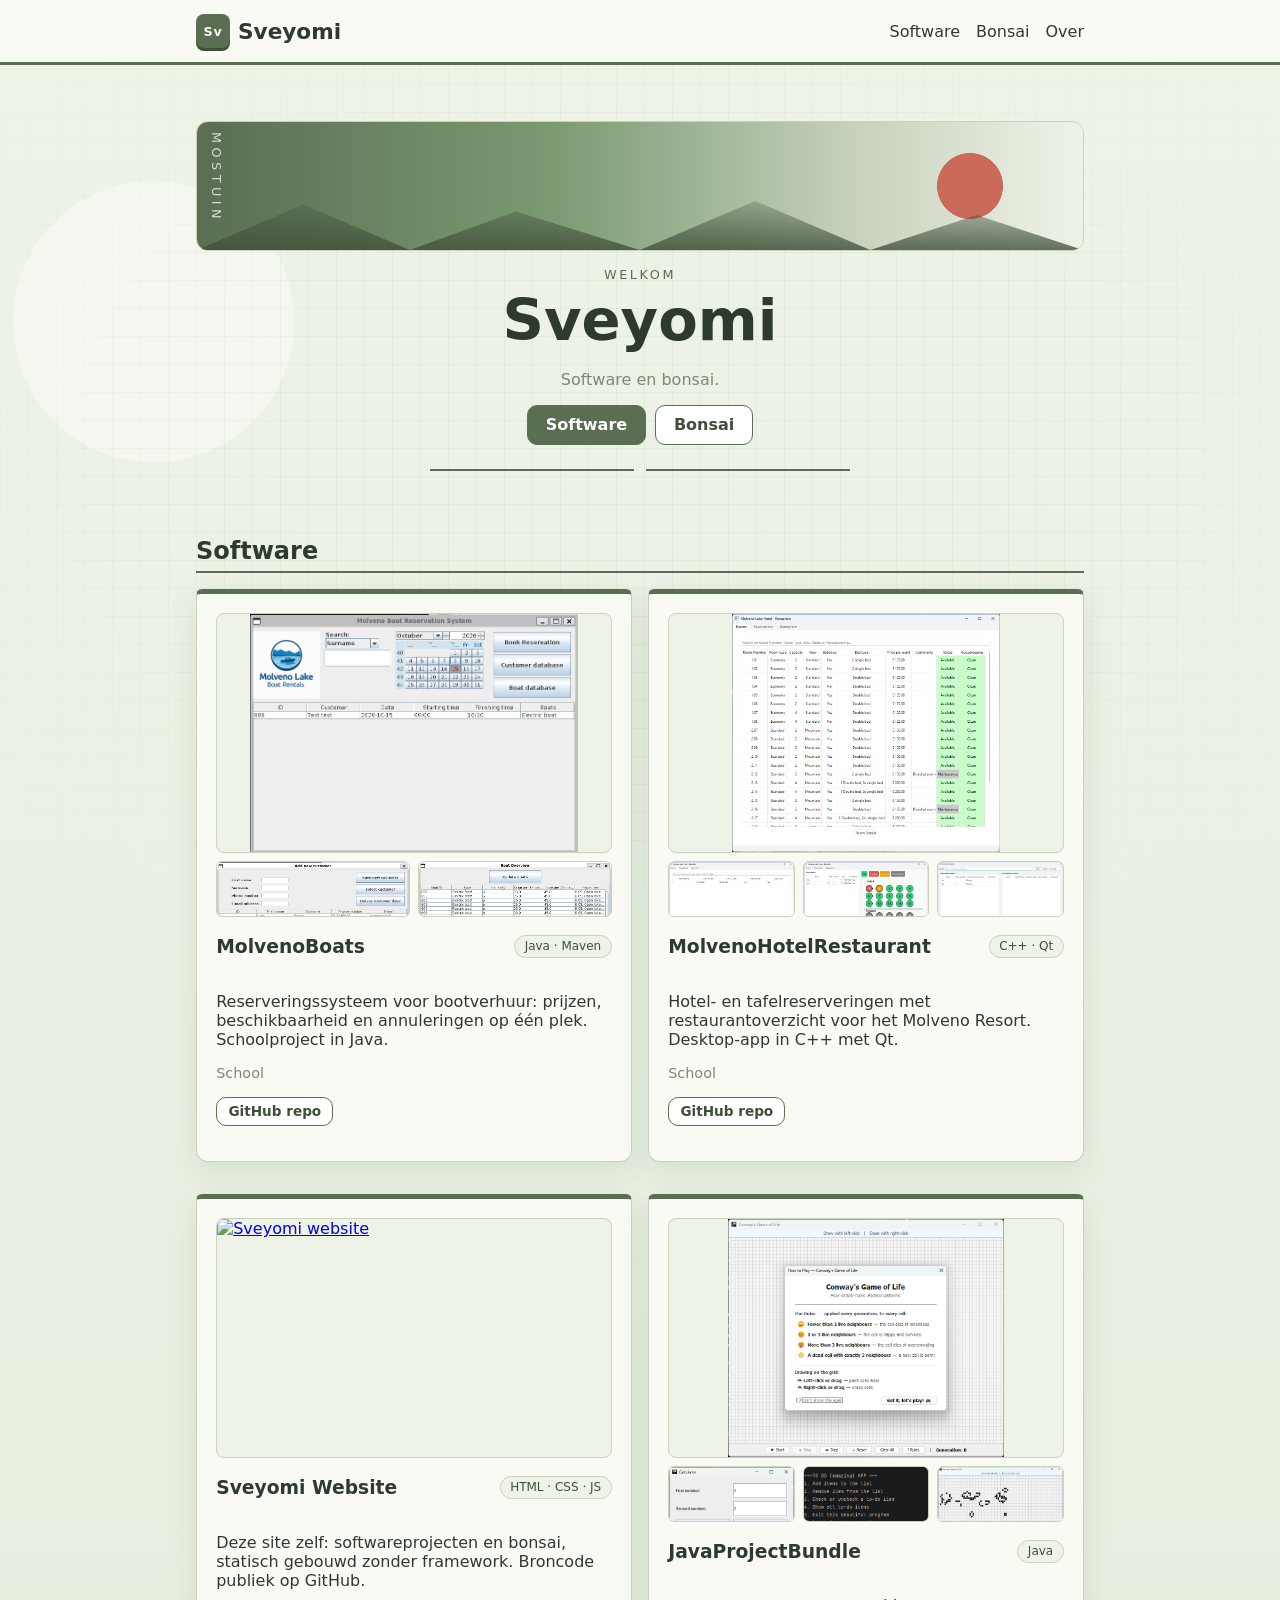
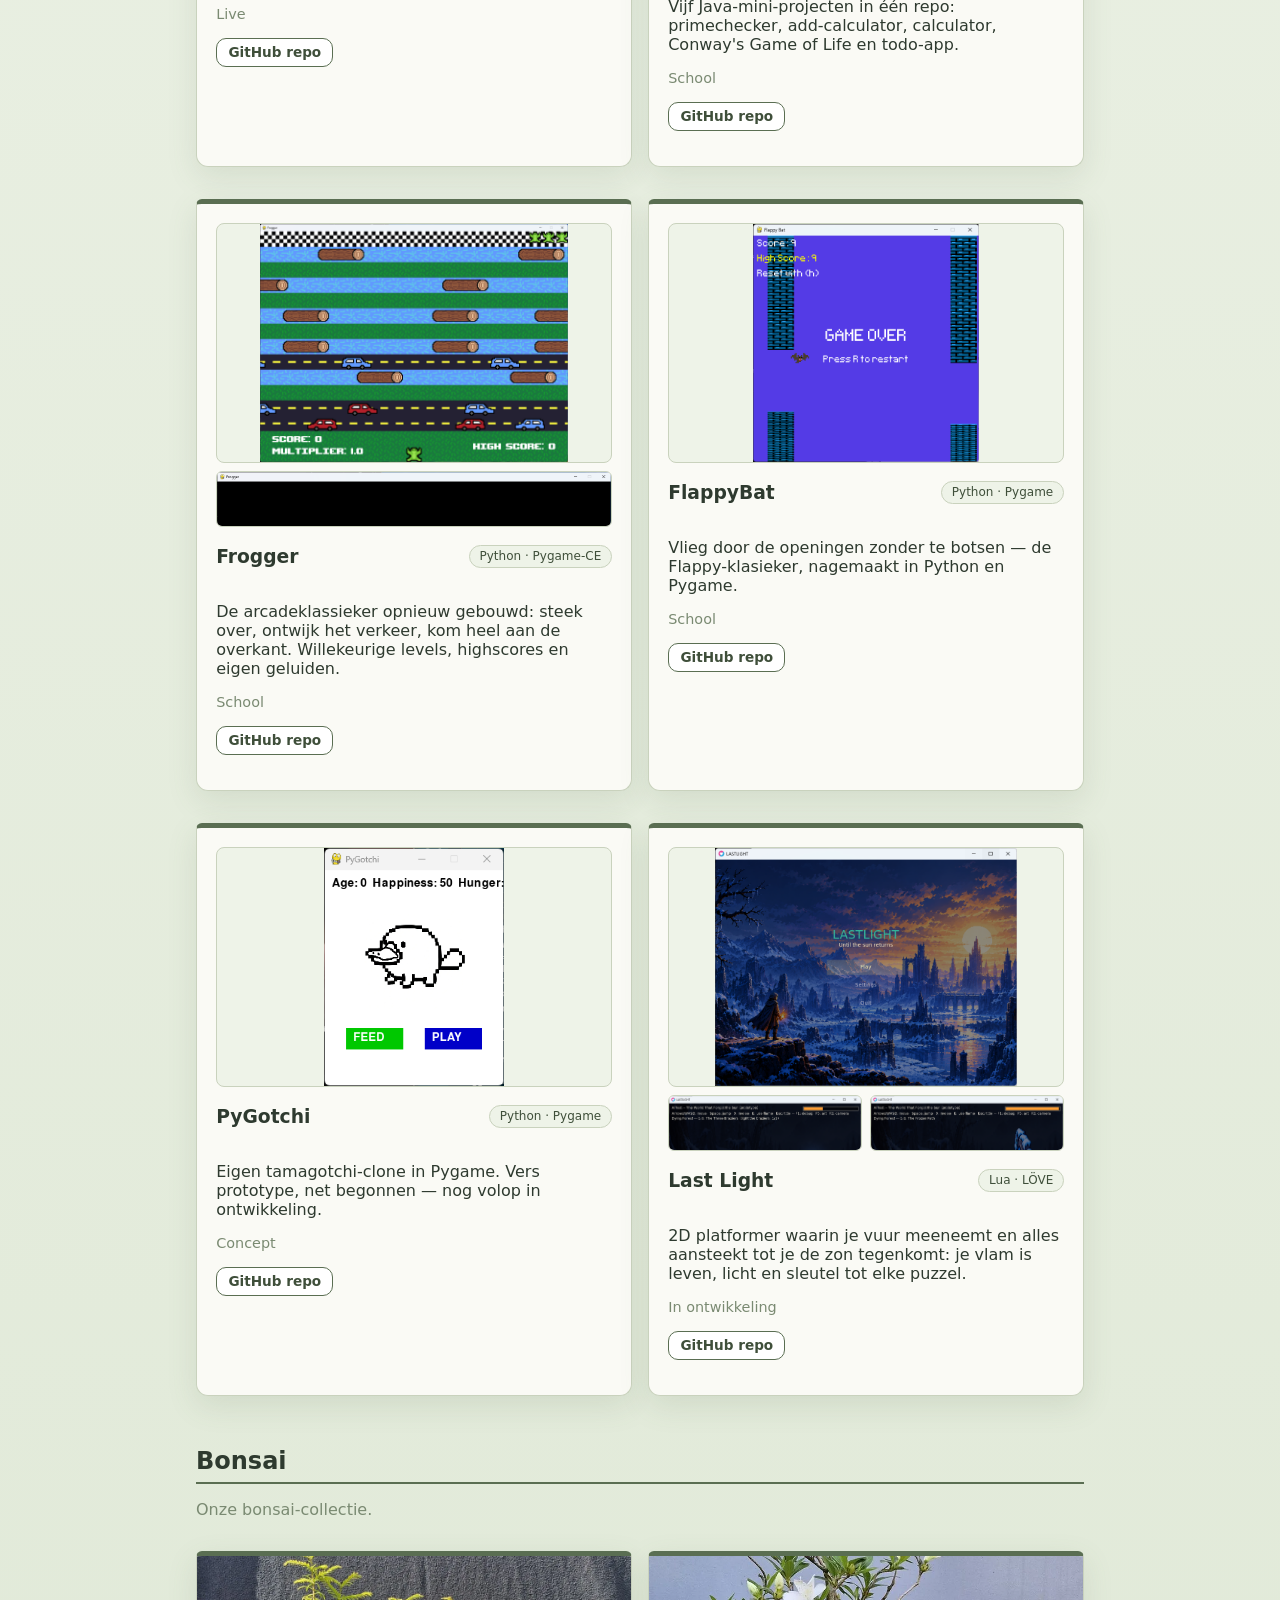
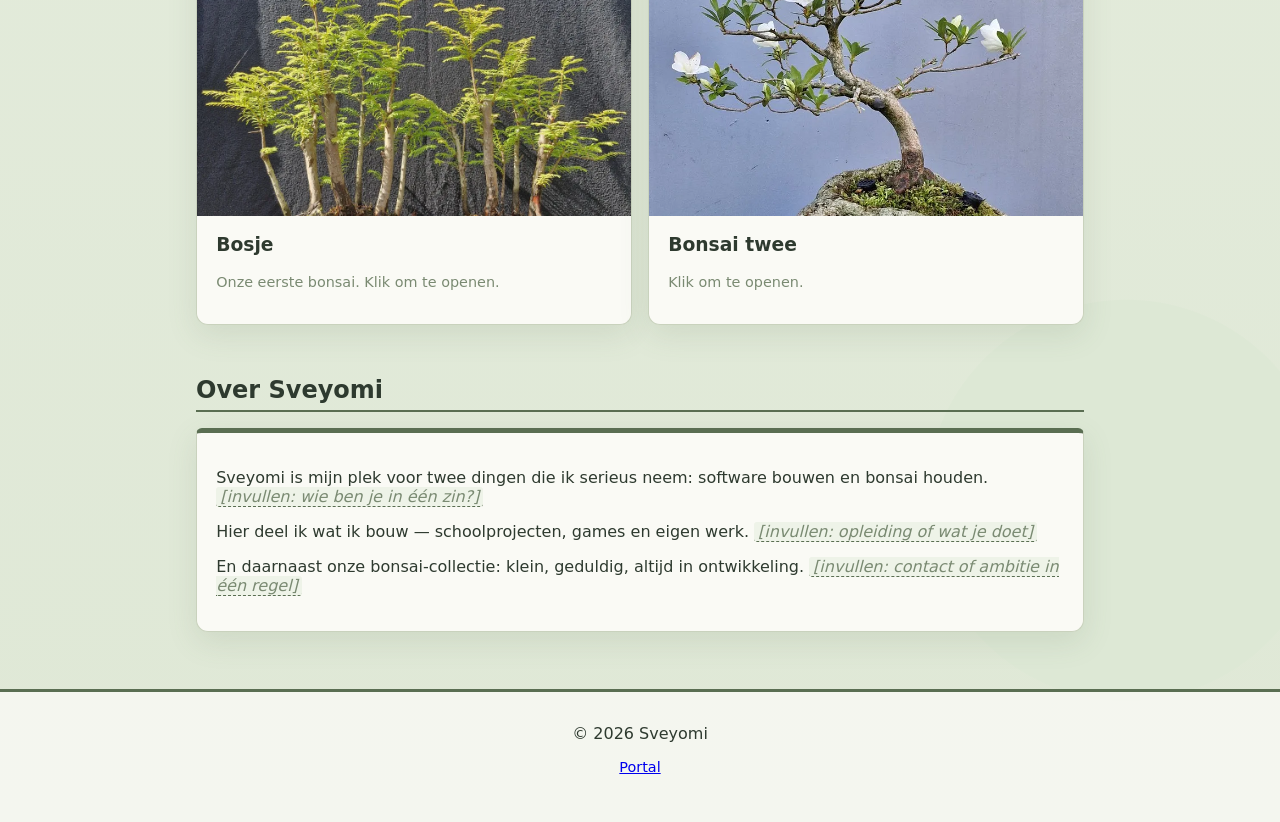
==== index.html @ 8524147f "Fix: personalwebsite1 case, conways als hoofdfoto, Frogger/FlappyBat School" ====
<!DOCTYPE html>
<html lang="nl">
<head>
<meta charset="UTF-8" />
<meta name="viewport" content="width=device-width, initial-scale=1.0" />
<title>Sveyomi — Software & Bonsai</title>
<meta name="description" content="Sveyomi — software projecten, games en bonsai." />
<meta name="robots" content="noindex, nofollow" />
<meta property="og:type" content="website" />
<meta property="og:title" content="Sveyomi — Software & Bonsai" />
<meta property="og:description" content="Software projecten, games en bonsai." />
<meta property="og:image" content="assets/img/bonsai/bonsai1.webp" />
<link rel="icon" href="assets/img/site/favicon.svg" type="image/svg+xml" />
<link rel="stylesheet" href="assets/css/site.css" />
</head>
<body>
<header class="nav"><div class="container nav-inner">
<a href="#home" class="logo"><span class="seal">Sv</span> Sveyomi</a>
<nav class="links"><a href="#software">Software</a><a href="#bonsai">Bonsai</a><a href="#main-text">Over</a></nav>
<button class="menu-btn" id="menuBtn">☰</button></div>
<div class="mobile-menu" id="mobileMenu"><a href="#software">Software</a><a href="#bonsai">Bonsai</a><a href="#main-text">Over</a></div>
</header>
<main>
<section id="home" class="hero container"><div class="hero-banner"><span class="vert">MOSTUIN</span><span class="sun"></span><span class="mtn"></span></div><p class="kicker">WELKOM</p><h1>Sveyomi</h1><p class="tagline">Software en bonsai.</p><div class="hero-actions"><a href="#software" class="btn primary">Software</a><a href="#bonsai" class="btn">Bonsai</a></div><div class="divider"></div></section>
<section id="software" class="section container">
<div class="sec-head"><h2>Software</h2></div>
<div class="grid">
<article class="card proj-card">
<a href="assets/img/projects/boatreservation1.png" target="_blank" rel="noopener"><img class="proj-img" src="assets/img/projects/boatreservation1.png" alt="MolvenoBoats — reserveringsscherm" loading="lazy"></a>
<div class="proj-thumbs"><a href="assets/img/projects/boatreservation2.png" target="_blank" rel="noopener"><img src="assets/img/projects/boatreservation2.png" alt="" loading="lazy"></a><a href="assets/img/projects/boatreservation3.png" target="_blank" rel="noopener"><img src="assets/img/projects/boatreservation3.png" alt="" loading="lazy"></a></div>
<div class="card-top"><h3>MolvenoBoats</h3><span class="tag">Java · Maven</span></div>
<p>Reserveringssysteem voor bootverhuur: prijzen, beschikbaarheid en annuleringen op één plek. Schoolproject in Java.</p>
<p class="muted small">School</p>
<p><a class="btn small" href="https://github.com/Zuensai/MolvenoBoats" target="_blank" rel="noopener">GitHub repo</a></p>
</article>
<article class="card proj-card">
<a href="assets/img/projects/hotelreservation1.png" target="_blank" rel="noopener"><img class="proj-img" src="assets/img/projects/hotelreservation1.png" alt="MolvenoHotelRestaurant — hotelscherm" loading="lazy"></a>
<div class="proj-thumbs"><a href="assets/img/projects/hotelreservation2.png" target="_blank" rel="noopener"><img src="assets/img/projects/hotelreservation2.png" alt="" loading="lazy"></a><a href="assets/img/projects/hotelreservation3.png" target="_blank" rel="noopener"><img src="assets/img/projects/hotelreservation3.png" alt="" loading="lazy"></a><a href="assets/img/projects/hotelreservation4.png" target="_blank" rel="noopener"><img src="assets/img/projects/hotelreservation4.png" alt="" loading="lazy"></a></div>
<div class="card-top"><h3>MolvenoHotelRestaurant</h3><span class="tag">C++ · Qt</span></div>
<p>Hotel- en tafelreserveringen met restaurantoverzicht voor het Molveno Resort. Desktop-app in C++ met Qt.</p>
<p class="muted small">School</p>
<p><a class="btn small" href="https://github.com/Zuensai/MolvenoHotelRestaurant" target="_blank" rel="noopener">GitHub repo</a></p>
</article>
<article class="card proj-card">
<a href="assets/img/projects/personalwebsite1.png" target="_blank" rel="noopener"><img class="proj-img" src="assets/img/projects/personalwebsite1.png" alt="Sveyomi website" loading="lazy"></a>
<div class="card-top"><h3>Sveyomi Website</h3><span class="tag">HTML · CSS · JS</span></div>
<p>Deze site zelf: softwareprojecten en bonsai, statisch gebouwd zonder framework. Broncode publiek op GitHub.</p>
<p class="muted small">Live</p>
<p><a class="btn small" href="https://github.com/Zuensai/Sveyomi" target="_blank" rel="noopener">GitHub repo</a></p>
</article>
<article class="card proj-card">
<a href="assets/img/projects/conwaysgameoflife.png" target="_blank" rel="noopener"><img class="proj-img" src="assets/img/projects/conwaysgameoflife.png" alt="JavaProjectBundle — Conway's Game of Life" loading="lazy"></a>
<div class="proj-thumbs"><a href="assets/img/projects/calculator.png" target="_blank" rel="noopener"><img src="assets/img/projects/calculator.png" alt="" loading="lazy"></a><a href="assets/img/projects/todoapp.png" target="_blank" rel="noopener"><img src="assets/img/projects/todoapp.png" alt="" loading="lazy"></a><a href="assets/img/projects/conwaysgameoflife2.png" target="_blank" rel="noopener"><img src="assets/img/projects/conwaysgameoflife2.png" alt="" loading="lazy"></a></div>
<div class="card-top"><h3>JavaProjectBundle</h3><span class="tag">Java</span></div>
<p>Vijf Java-mini-projecten in één repo: primechecker, add-calculator, calculator, Conway's Game of Life en todo-app.</p>
<p class="muted small">School</p>
<p><a class="btn small" href="https://github.com/Zuensai/JavaProjects" target="_blank" rel="noopener">GitHub repo</a></p>
</article>
<article class="card proj-card">
<a href="assets/img/projects/frogger1.png" target="_blank" rel="noopener"><img class="proj-img" src="assets/img/projects/frogger1.png" alt="Frogger — gameplay" loading="lazy"></a>
<div class="proj-thumbs"><a href="assets/img/projects/frogger2.png" target="_blank" rel="noopener"><img src="assets/img/projects/frogger2.png" alt="" loading="lazy"></a></div>
<div class="card-top"><h3>Frogger</h3><span class="tag">Python · Pygame-CE</span></div>
<p>De arcadeklassieker opnieuw gebouwd: steek over, ontwijk het verkeer, kom heel aan de overkant. Willekeurige levels, highscores en eigen geluiden.</p>
<p class="muted small">School</p>
<p><a class="btn small" href="https://github.com/Zuensai/Frogger" target="_blank" rel="noopener">GitHub repo</a></p>
</article>
<article class="card proj-card">
<a href="assets/img/projects/flappybat.png" target="_blank" rel="noopener"><img class="proj-img" src="assets/img/projects/flappybat.png" alt="FlappyBat — gameplay" loading="lazy"></a>
<div class="card-top"><h3>FlappyBat</h3><span class="tag">Python · Pygame</span></div>
<p>Vlieg door de openingen zonder te botsen — de Flappy-klasieker, nagemaakt in Python en Pygame.</p>
<p class="muted small">School</p>
<p><a class="btn small" href="https://github.com/Zuensai/FlappyBat" target="_blank" rel="noopener">GitHub repo</a></p>
</article>
<article class="card proj-card">
<a href="assets/img/projects/pygotchi.png" target="_blank" rel="noopener"><img class="proj-img" src="assets/img/projects/pygotchi.png" alt="PyGotchi — prototype" loading="lazy"></a>
<div class="card-top"><h3>PyGotchi</h3><span class="tag">Python · Pygame</span></div>
<p>Eigen tamagotchi-clone in Pygame. Vers prototype, net begonnen — nog volop in ontwikkeling.</p>
<p class="muted small">Concept</p>
<p><a class="btn small" href="https://github.com/Zuensai/PyGotchi" target="_blank" rel="noopener">GitHub repo</a></p>
</article>
<article class="card proj-card">
<a href="assets/img/projects/lastlight1.png" target="_blank" rel="noopener"><img class="proj-img" src="assets/img/projects/lastlight1.png" alt="Last Light — gameplay" loading="lazy"></a>
<div class="proj-thumbs"><a href="assets/img/projects/lastlight2.png" target="_blank" rel="noopener"><img src="assets/img/projects/lastlight2.png" alt="" loading="lazy"></a><a href="assets/img/projects/lastlight3.png" target="_blank" rel="noopener"><img src="assets/img/projects/lastlight3.png" alt="" loading="lazy"></a></div>
<div class="card-top"><h3>Last Light</h3><span class="tag">Lua · LÖVE</span></div>
<p>2D platformer waarin je vuur meeneemt en alles aansteekt tot je de zon tegenkomt: je vlam is leven, licht en sleutel tot elke puzzel.</p>
<p class="muted small">In ontwikkeling</p>
<p><a class="btn small" href="https://github.com/Zuensai/LastLight" target="_blank" rel="noopener">GitHub repo</a></p>
</article>
</div>
</section>
<section id="bonsai" class="section container">
<div class="sec-head"><h2>Bonsai</h2></div>
<p class="muted">Onze bonsai-collectie.</p>
<div class="grid" id="bonsaiGrid">
<article class="card photo-card"><a href="pages/bonsai-bosje.html" class="photo-link"><img src="assets/img/bonsai/bonsai1.webp" alt="Bonsai bosje" loading="lazy" width="1024" height="1024" /><h3>Bosje</h3><p class="muted small">Onze eerste bonsai. Klik om te openen.</p></a></article>
<article class="card photo-card"><a href="pages/bonsai-twee.html" class="photo-link"><img src="assets/img/bonsai/bonsai2.webp" alt="Bonsai twee" loading="lazy" width="768" height="1023" /><h3>Bonsai twee</h3><p class="muted small">Klik om te openen.</p></a></article>
</div>
</section>
<section id="main-text" class="section container">
<div class="sec-head"><h2>Over Sveyomi</h2></div>
<div class="card">
<p>Sveyomi is mijn plek voor twee dingen die ik serieus neem: software bouwen en bonsai houden. <span class="todo">[invullen: wie ben je in één zin?]</span></p>
<p>Hier deel ik wat ik bouw — schoolprojecten, games en eigen werk. <span class="todo">[invullen: opleiding of wat je doet]</span></p>
<p>En daarnaast onze bonsai-collectie: klein, geduldig, altijd in ontwikkeling. <span class="todo">[invullen: contact of ambitie in één regel]</span></p>
</div>
</section>
</main>
<footer><div class="container"><p>© <span id="year"></span> Sveyomi</p><p class="muted small"><a href="https://sveyomi-portal.pages.dev/" rel="nofollow">Portal</a></p></div></footer>
<script src="assets/js/site.js"></script></body></html>
---- assets/css/site.css ----
*{box-sizing:border-box}
:root{--moss:#5a6e52;--moss-d:#3f4f3a;--paper:#fafaf5;--ink:#2e3a2f;--line:#c9d2bd;--soft:#7a8a72}
body{margin:0;font-family:"Hiragino Kaku Gothic ProN","Yu Gothic",system-ui,sans-serif;color:var(--ink);background:#e9efe4;background-image:radial-gradient(circle at 12% 8%,#f4f7ef 0 140px,transparent 141px),radial-gradient(circle at 88% 92%,#dde8d5 0 200px,transparent 201px),linear-gradient(180deg,#eef3e8,#dfe8d6)}
body::before{content:"";position:fixed;inset:0;pointer-events:none;opacity:.45;background-image:linear-gradient(#6b7f5e22 1px,transparent 1px),linear-gradient(90deg,#6b7f5e22 1px,transparent 1px);background-size:28px 28px;mask-image:radial-gradient(ellipse at center,black 40%,transparent 92%)}
.container{max-width:920px;margin:0 auto;padding:0 1rem;position:relative}
.nav{position:sticky;top:0;z-index:10;background:#fafaf5ee;border-bottom:3px solid var(--moss)}
.nav-inner{display:flex;align-items:center;justify-content:space-between;height:62px}
.logo{font-weight:800;font-size:1.35rem;color:var(--ink);text-decoration:none;display:flex;gap:.5rem;align-items:center}
.seal{width:auto;min-width:34px;padding:0 .4rem;height:34px;display:inline-flex;align-items:center;justify-content:center;background:var(--moss);color:#f5f7f0;border-radius:8px;font-size:.8rem;box-shadow:0 3px 0 var(--moss-d);letter-spacing:.05em}
.links{display:flex;gap:1rem;align-items:center}.links a{color:var(--ink);text-decoration:none}.links a.pill{border:1.5px solid var(--moss);padding:.25rem .9rem;border-radius:999px;background:#fff}
.links a.pill:hover{background:var(--moss);color:#fff}
.menu-btn{display:none;background:#fff;border:1px solid var(--line);border-radius:8px;padding:.3rem .7rem}
.mobile-menu{display:none;flex-direction:column;padding:.5rem 1rem;background:var(--paper)}.mobile-menu.open{display:flex}.mobile-menu a{padding:.5rem 0;color:var(--ink);text-decoration:none}
.hero{padding:3.5rem 1rem 2.5rem;text-align:center}
.hero-banner{max-width:920px;margin:0 auto 1rem;border:1px solid var(--line);border-radius:12px;overflow:hidden;background:linear-gradient(90deg,#5a6e52,#7a9a72 40%,#c9d2bd 75%,#eef3e8);position:relative;min-height:130px;display:flex;align-items:center}
.hero-banner .sun{position:absolute;right:8%;top:50%;transform:translateY(-50%);width:84px;height:84px;border-radius:50%;background:radial-gradient(circle,#c96a5a 0 55%,#c96a5a00 56%)}
.hero-banner .mtn{position:absolute;bottom:0;left:0;right:0;height:70px;background:linear-gradient(180deg,transparent,#3f4f3acc);clip-path:polygon(0 100%,12% 35%,24% 100%,36% 45%,50% 100%,63% 30%,76% 100%,88% 50%,100% 100%)}
.hero-banner .vert{position:absolute;left:12px;top:10px;writing-mode:vertical-rl;letter-spacing:.35em;color:#f5f7f0cc;font-size:.8rem}
.kicker{color:var(--moss);margin:0;letter-spacing:.2em;font-size:.8rem}
.hero h1{font-size:3.6rem;margin:.3rem 0}
.tagline{color:var(--soft)}
.hero-actions{display:flex;gap:.6rem;justify-content:center;margin-top:1rem;flex-wrap:wrap}
.btn{display:inline-block;border:1.5px solid var(--moss);color:var(--moss-d);padding:.6rem 1.1rem;border-radius:10px;text-decoration:none;background:#fff;font-weight:600}
.btn.primary{background:var(--moss);border-color:var(--moss);color:#fff}.btn.primary:hover{background:var(--moss-d)}
.btn.small{font-size:.85rem;padding:.35rem .7rem}
.section{padding:1.6rem 1rem}
.sec-head{display:flex;align-items:baseline;gap:.7rem;border-bottom:2px solid var(--moss);padding-bottom:.4rem}
.sec-head h2{margin:0}
.card{background:var(--paper);border:1px solid var(--line);border-top:5px solid var(--moss);border-radius:6px 6px 12px 12px;padding:1.2rem;margin-top:1rem;box-shadow:0 10px 30px #5a6e5222}
.grid{display:grid;grid-template-columns:1fr 1fr;gap:1rem}.card-top{display:flex;justify-content:space-between;align-items:center;gap:.5rem}
.badge,.tag{font-size:.75rem;padding:.2rem .6rem;border-radius:999px;background:#eef3e8;border:1px solid var(--line);color:var(--moss-d)}
.badge.dev{background:#e3efe0;border-color:var(--moss)}.badge.idea{background:#f4ecd9;border-color:#c9a876;color:#7a5a3a}
.muted{color:var(--soft)}.small{font-size:.9rem}
.todo{color:var(--soft);font-style:italic;background:#eef3e8;border-bottom:1px dashed var(--moss);padding:0 .25rem;border-radius:3px}
.facts p{margin:.4rem 0}
.proj-img{width:100%;height:240px;object-fit:contain;object-position:center;background:#eef3e8;border:1px solid var(--line);border-radius:8px;display:block}
.proj-thumbs{display:flex;gap:.5rem;margin:.5rem 0 0}
.proj-thumbs a{flex:1;display:block}
.proj-thumbs img{width:100%;height:56px;object-fit:cover;object-position:top;border:1px solid var(--line);border-radius:6px;display:block}
a:hover .proj-img,.proj-thumbs a:hover img{opacity:.85}
.facts p{margin:.4rem 0}
.divider{display:flex;align-items:center;gap:.8rem;margin:1.5rem auto 0;max-width:420px;color:var(--moss)}
.divider::before,.divider::after{content:"";flex:1;height:2px;background:var(--moss)}
.subhead{margin:1.2rem 0 .2rem;color:var(--moss-d)}
.photo-ph{height:160px;border-radius:8px;background:repeating-linear-gradient(45deg,#e6ecdf,#e6ecdf 12px,#dde5d2 12px,#dde5d2 24px);display:flex;align-items:center;justify-content:center;color:var(--soft);border:1px dashed var(--line);margin-bottom:.6rem}
.photo-card{padding:0;overflow:hidden}.photo-card .photo-link{display:block;text-decoration:none;color:inherit}.photo-card h3,.photo-card p{padding:0 1.2rem}.photo-card p:last-child{padding-bottom:1.2rem}
.photo-card img{width:100%;height:260px;object-fit:cover;object-position:center;border-radius:0;display:block}
.detail-img{width:100%;max-height:520px;object-fit:contain;background:#eef3e8;border-radius:8px;margin-bottom:1rem}
footer{border-top:3px solid var(--moss);margin-top:2rem;padding:1rem 0 2rem;text-align:center;background:#fafaf5cc}
@media(max-width:700px){.links{display:none}.menu-btn{display:block}.grid{grid-template-columns:1fr}.hero h1{font-size:2.6rem}}
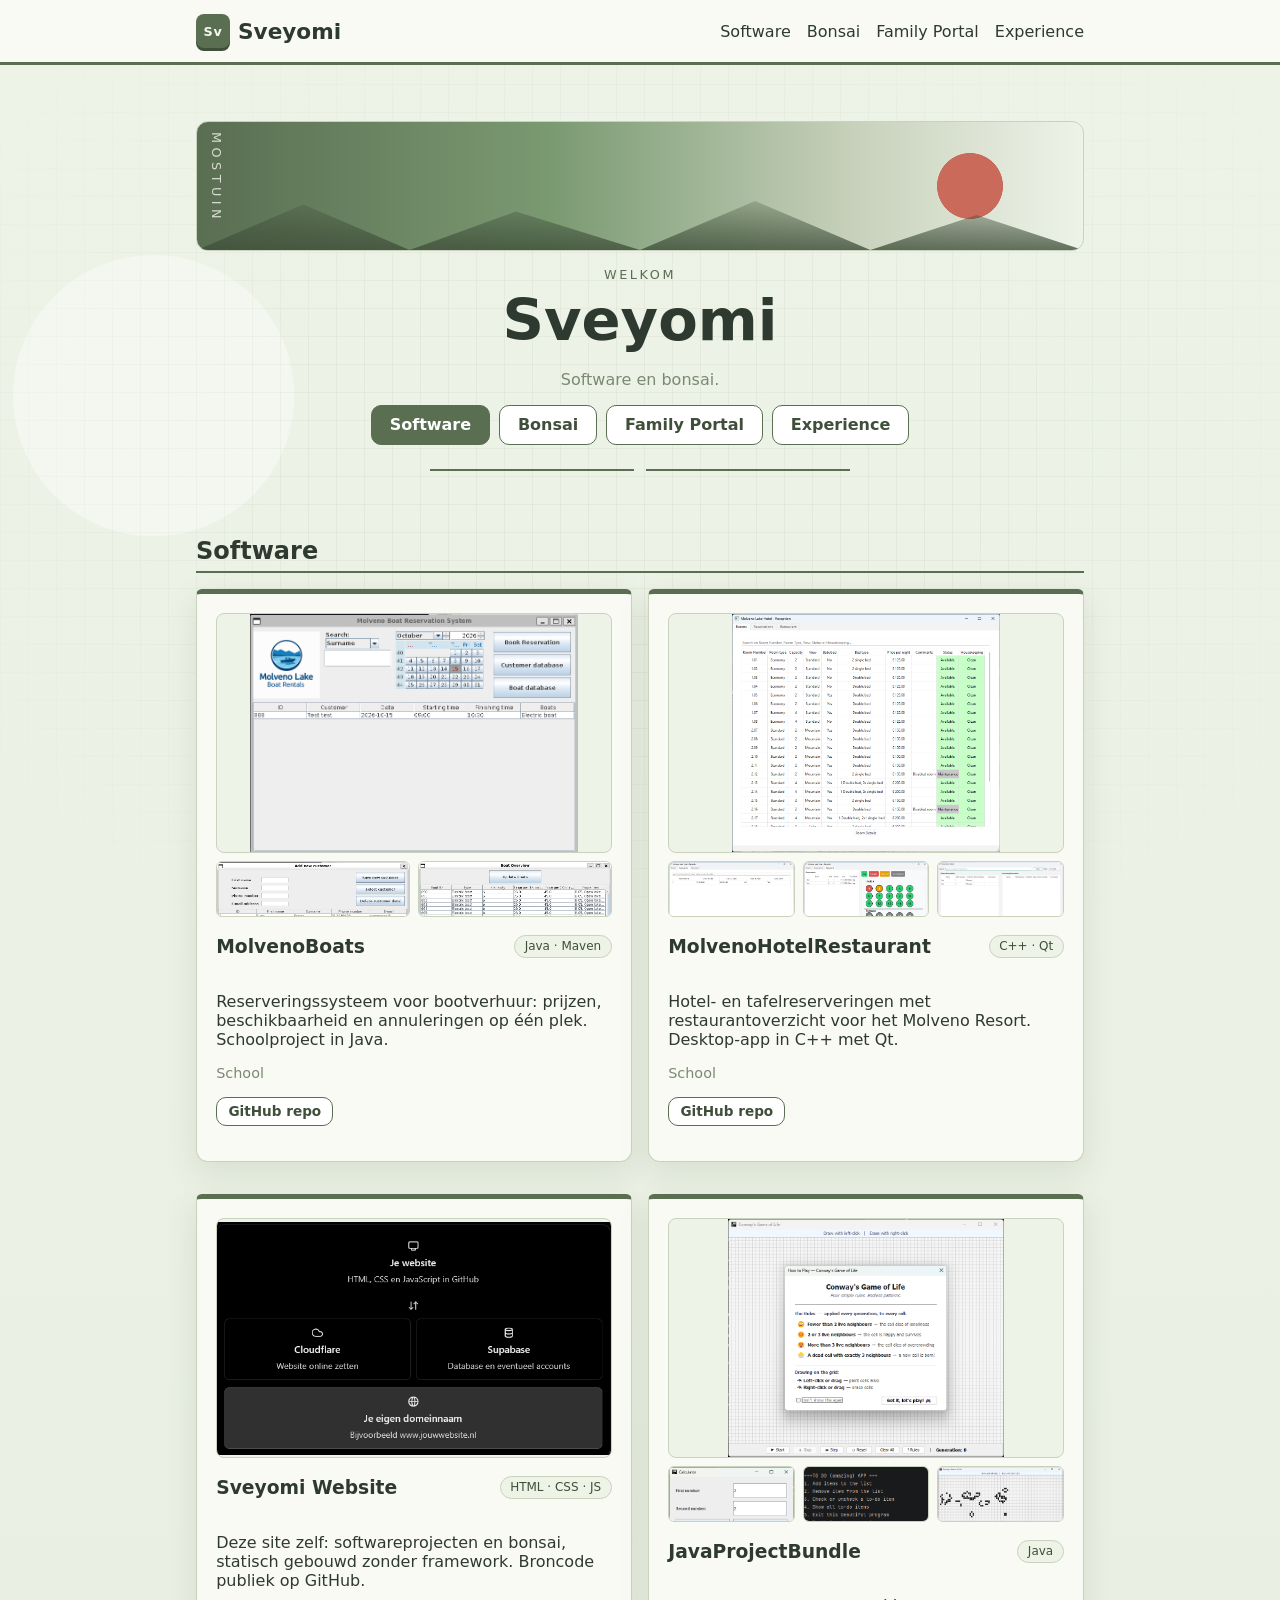
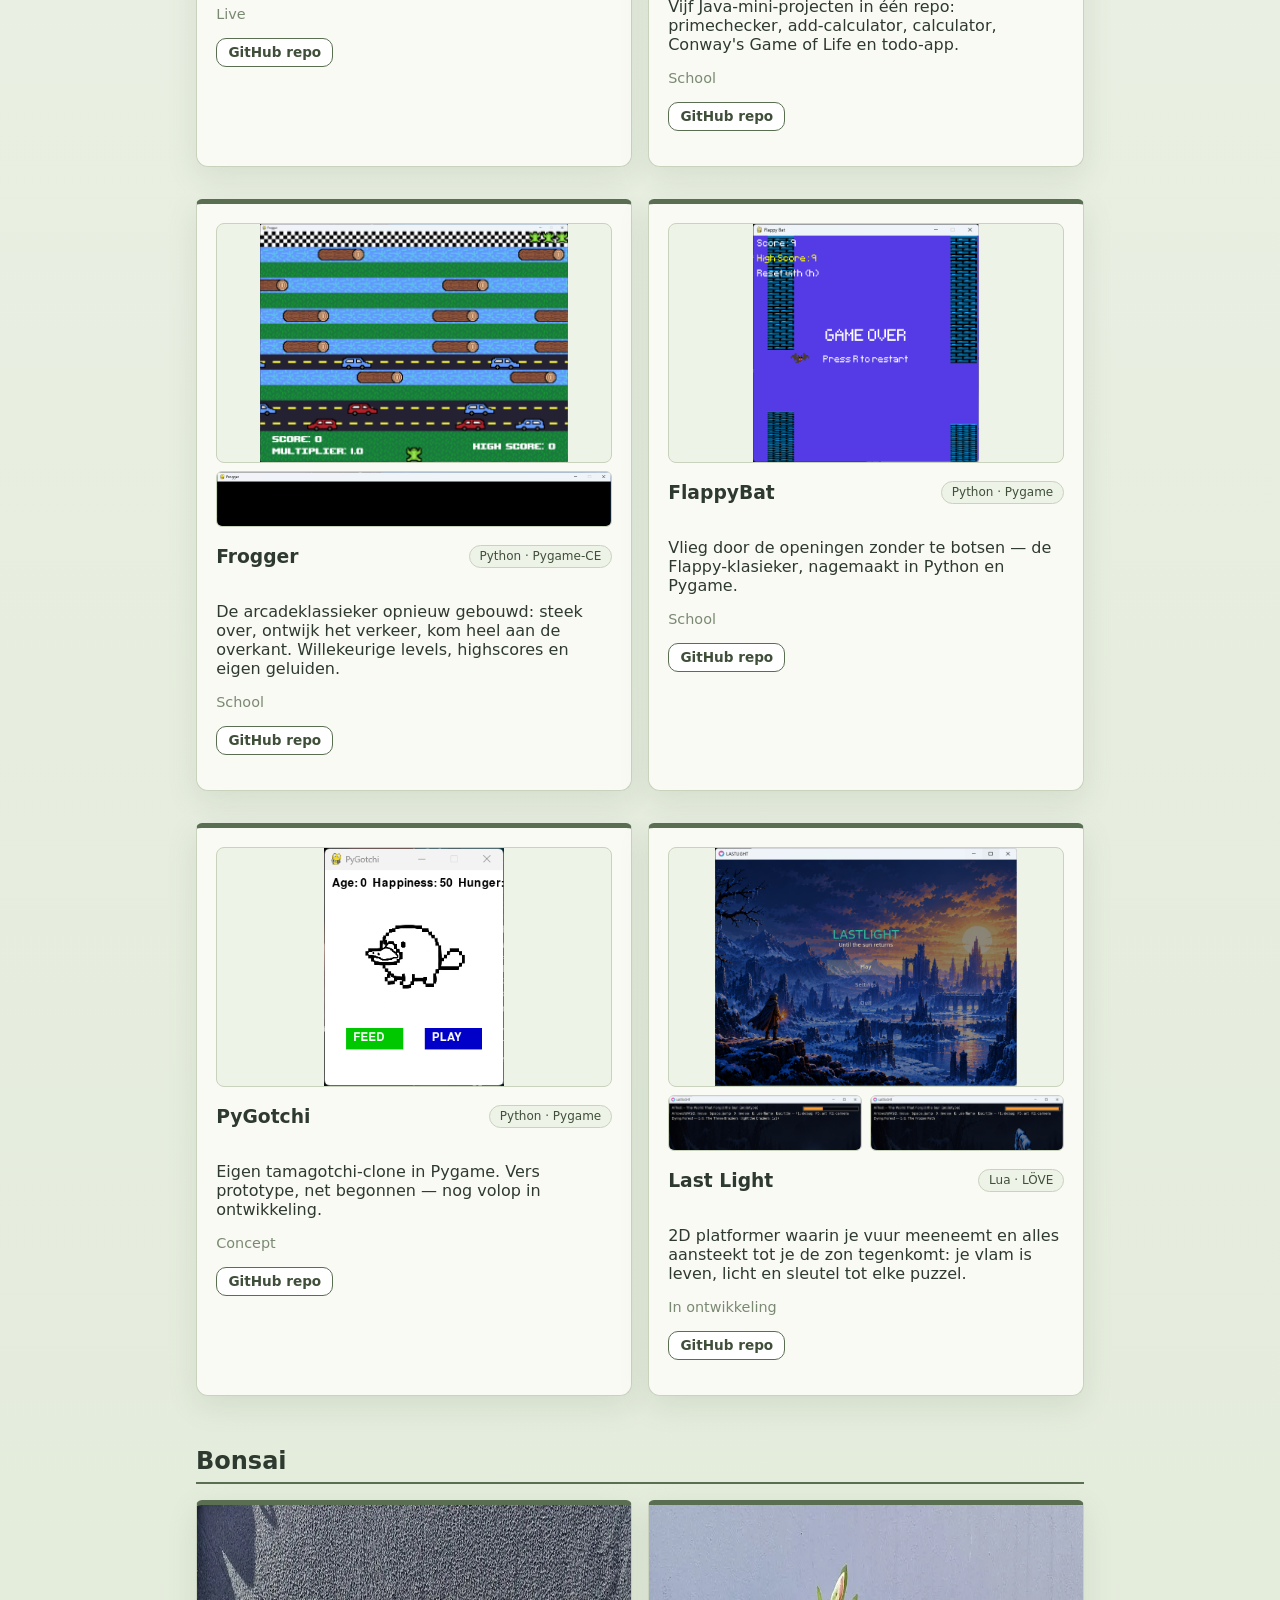
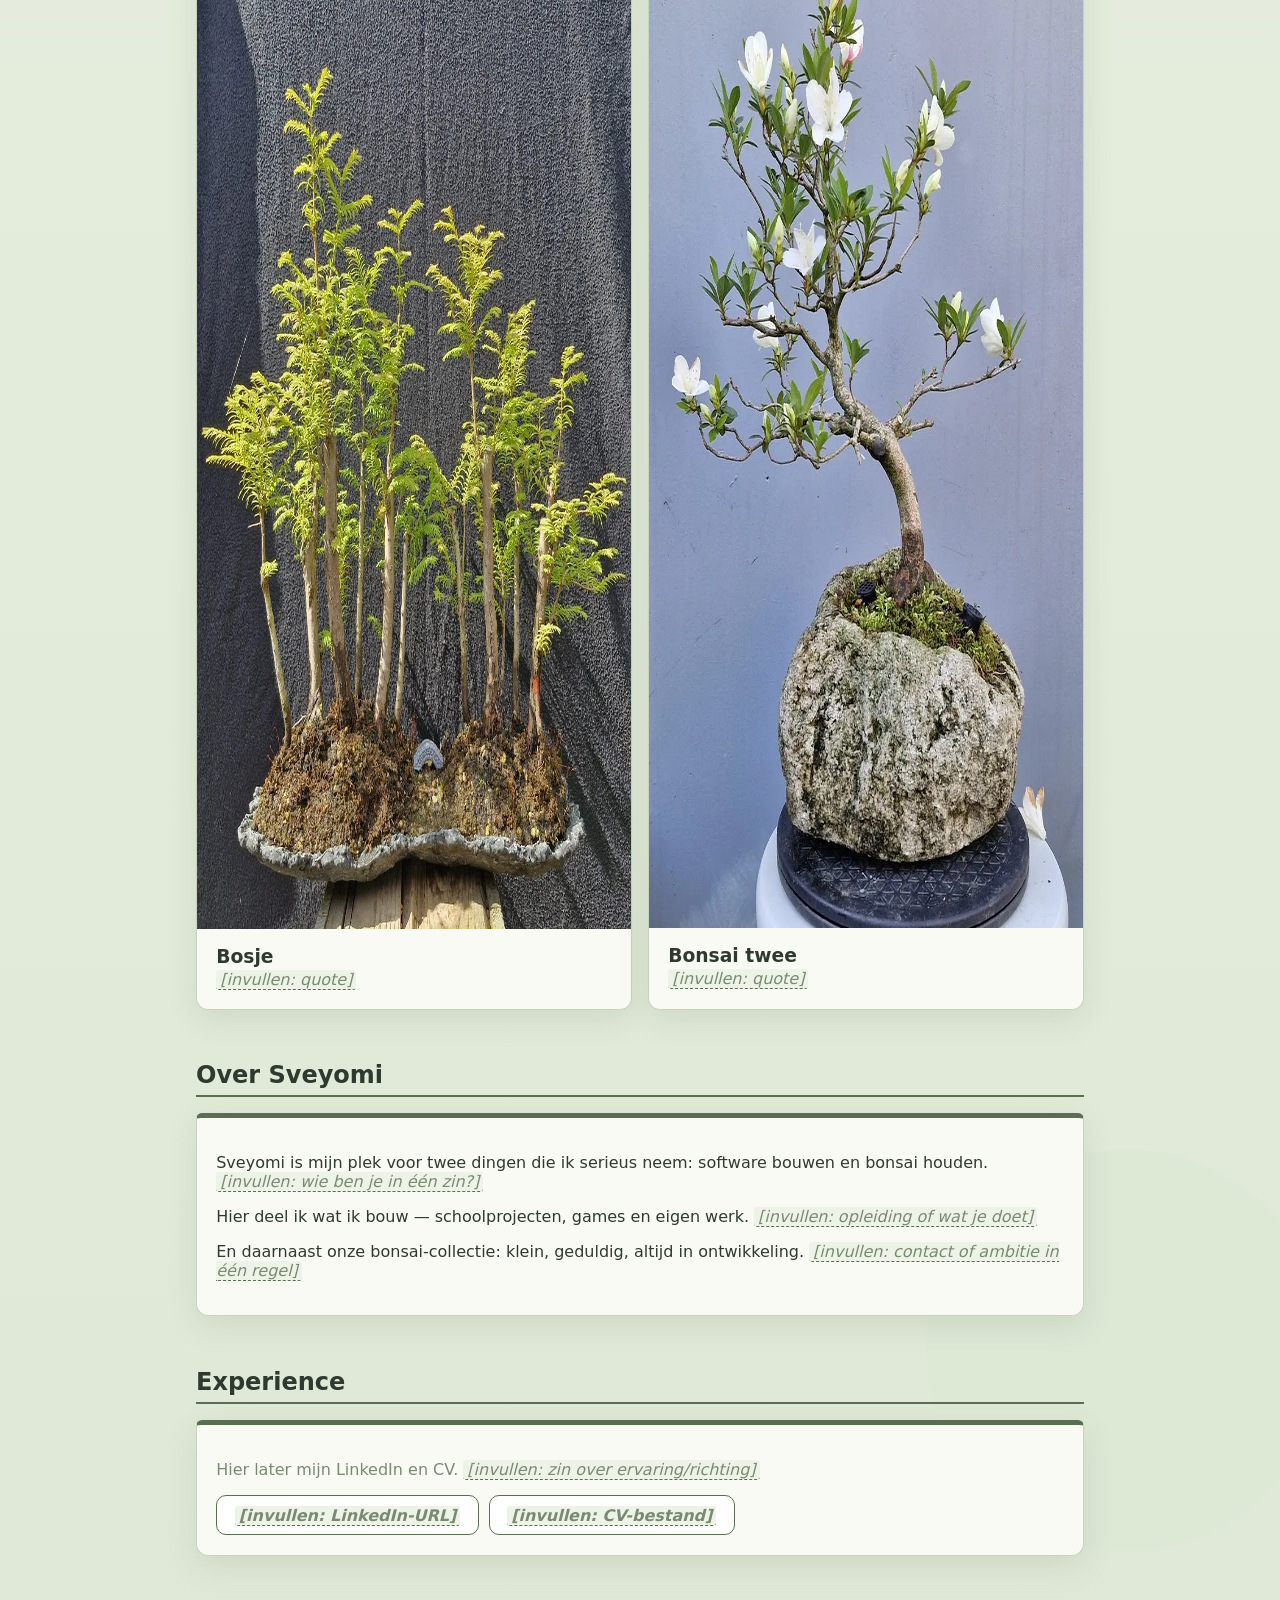
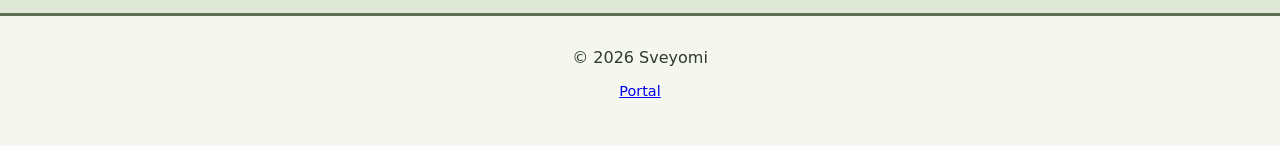
==== commit e9ca9794: "Nav: Family Portal + Experience, Over-link weg; Experience-sectie; bonsai -> galerij met lichtbox" ====
--- a/index.html
+++ b/index.html
@@ -16,12 +16,12 @@
 <body>
 <header class="nav"><div class="container nav-inner">
 <a href="#home" class="logo"><span class="seal">Sv</span> Sveyomi</a>
-<nav class="links"><a href="#software">Software</a><a href="#bonsai">Bonsai</a><a href="#main-text">Over</a></nav>
+<nav class="links"><a href="#software">Software</a><a href="#bonsai">Bonsai</a><a href="https://sveyomi-portal.pages.dev/" rel="nofollow">Family Portal</a><a href="#experience">Experience</a></nav>
 <button class="menu-btn" id="menuBtn">☰</button></div>
-<div class="mobile-menu" id="mobileMenu"><a href="#software">Software</a><a href="#bonsai">Bonsai</a><a href="#main-text">Over</a></div>
+<div class="mobile-menu" id="mobileMenu"><a href="#software">Software</a><a href="#bonsai">Bonsai</a><a href="https://sveyomi-portal.pages.dev/" rel="nofollow">Family Portal</a><a href="#experience">Experience</a></div>
 </header>
 <main>
-<section id="home" class="hero container"><div class="hero-banner"><span class="vert">MOSTUIN</span><span class="sun"></span><span class="mtn"></span></div><p class="kicker">WELKOM</p><h1>Sveyomi</h1><p class="tagline">Software en bonsai.</p><div class="hero-actions"><a href="#software" class="btn primary">Software</a><a href="#bonsai" class="btn">Bonsai</a></div><div class="divider"></div></section>
+<section id="home" class="hero container"><div class="hero-banner"><span class="vert">MOSTUIN</span><span class="sun"></span><span class="mtn"></span></div><p class="kicker">WELKOM</p><h1>Sveyomi</h1><p class="tagline">Software en bonsai.</p><div class="hero-actions"><a href="#software" class="btn primary">Software</a><a href="#bonsai" class="btn">Bonsai</a><a href="https://sveyomi-portal.pages.dev/" class="btn" rel="nofollow">Family Portal</a><a href="#experience" class="btn">Experience</a></div><div class="divider"></div></section>
 <section id="software" class="section container">
 <div class="sec-head"><h2>Software</h2></div>
 <div class="grid">
@@ -90,10 +90,9 @@
 </section>
 <section id="bonsai" class="section container">
 <div class="sec-head"><h2>Bonsai</h2></div>
-<p class="muted">Onze bonsai-collectie.</p>
-<div class="grid" id="bonsaiGrid">
-<article class="card photo-card"><a href="pages/bonsai-bosje.html" class="photo-link"><img src="assets/img/bonsai/bonsai1.webp" alt="Bonsai bosje" loading="lazy" width="1024" height="1024" /><h3>Bosje</h3><p class="muted small">Onze eerste bonsai. Klik om te openen.</p></a></article>
-<article class="card photo-card"><a href="pages/bonsai-twee.html" class="photo-link"><img src="assets/img/bonsai/bonsai2.webp" alt="Bonsai twee" loading="lazy" width="768" height="1023" /><h3>Bonsai twee</h3><p class="muted small">Klik om te openen.</p></a></article>
+<div class="grid gallery" id="bonsaiGrid">
+<figure class="card gallery-item"><img src="assets/img/bonsai/bonsai1.webp" data-full="assets/img/bonsai/bonsai1.webp" alt="Bosje" loading="lazy" width="1024" height="1024"><figcaption><h3>Bosje</h3><p class="quote"><span class="todo">[invullen: quote]</span></p></figcaption></figure>
+<figure class="card gallery-item"><img src="assets/img/bonsai/bonsai2.webp" data-full="assets/img/bonsai/bonsai2.webp" alt="Bonsai twee" loading="lazy" width="768" height="1023"><figcaption><h3>Bonsai twee</h3><p class="quote"><span class="todo">[invullen: quote]</span></p></figcaption></figure>
 </div>
 </section>
 <section id="main-text" class="section container">
@@ -104,6 +103,13 @@
 <p>En daarnaast onze bonsai-collectie: klein, geduldig, altijd in ontwikkeling. <span class="todo">[invullen: contact of ambitie in één regel]</span></p>
 </div>
 </section>
+<section id="experience" class="section container">
+<div class="sec-head"><h2>Experience</h2></div>
+<div class="card">
+<p class="muted">Hier later mijn LinkedIn en CV. <span class="todo">[invullen: zin over ervaring/richting]</span></p>
+<div class="hero-actions" style="justify-content:flex-start"><span class="btn"><span class="todo">[invullen: LinkedIn-URL]</span></span><span class="btn"><span class="todo">[invullen: CV-bestand]</span></span></div>
+</div>
+</section>
 </main>
 <footer><div class="container"><p>© <span id="year"></span> Sveyomi</p><p class="muted small"><a href="https://sveyomi-portal.pages.dev/" rel="nofollow">Portal</a></p></div></footer>
 <script src="assets/js/site.js"></script></body></html>
--- a/assets/css/site.css
+++ b/assets/css/site.css
@@ -49,3 +49,13 @@
 footer{border-top:3px solid var(--moss);margin-top:2rem;padding:1rem 0 2rem;text-align:center;background:#fafaf5cc}
 @media(max-width:700px){.links{display:none}.menu-btn{display:block}.grid{grid-template-columns:1fr}.hero h1{font-size:2.6rem}}
 
+
+.gallery-item{margin:1rem 0 0;padding:0;overflow:hidden}
+.gallery-item img{width:100%;display:block;transition:transform .3s}
+.gallery-item:hover img{transform:scale(1.03)}
+.gallery-item figcaption{padding:.9rem 1.2rem 1.2rem}
+.gallery-item h3{margin:.2rem 0}
+.quote{font-style:italic;color:var(--soft);margin:0}
+.lightbox{position:fixed;inset:0;background:rgba(0,0,0,.85);display:none;align-items:center;justify-content:center;z-index:100;cursor:zoom-out}
+.lightbox.open{display:flex}
+.lightbox img{max-width:92vw;max-height:92vh;border-radius:8px}
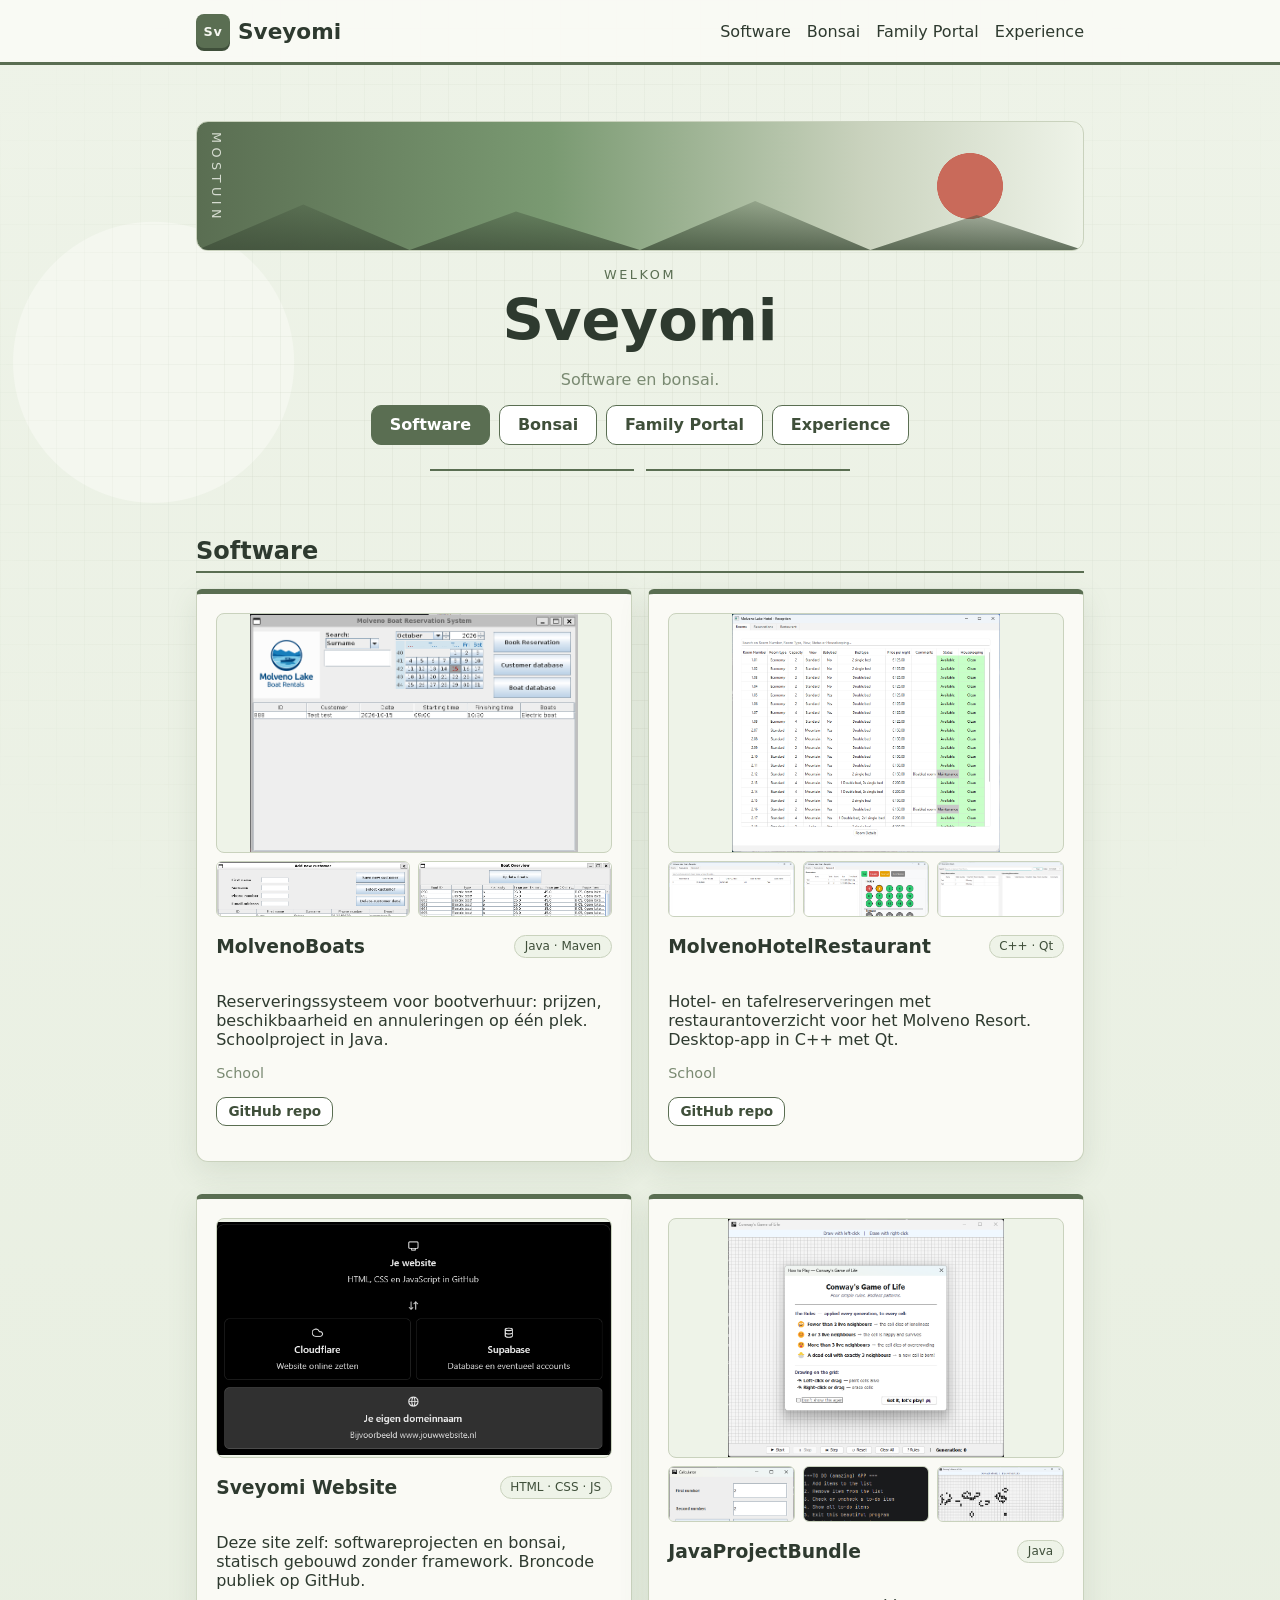
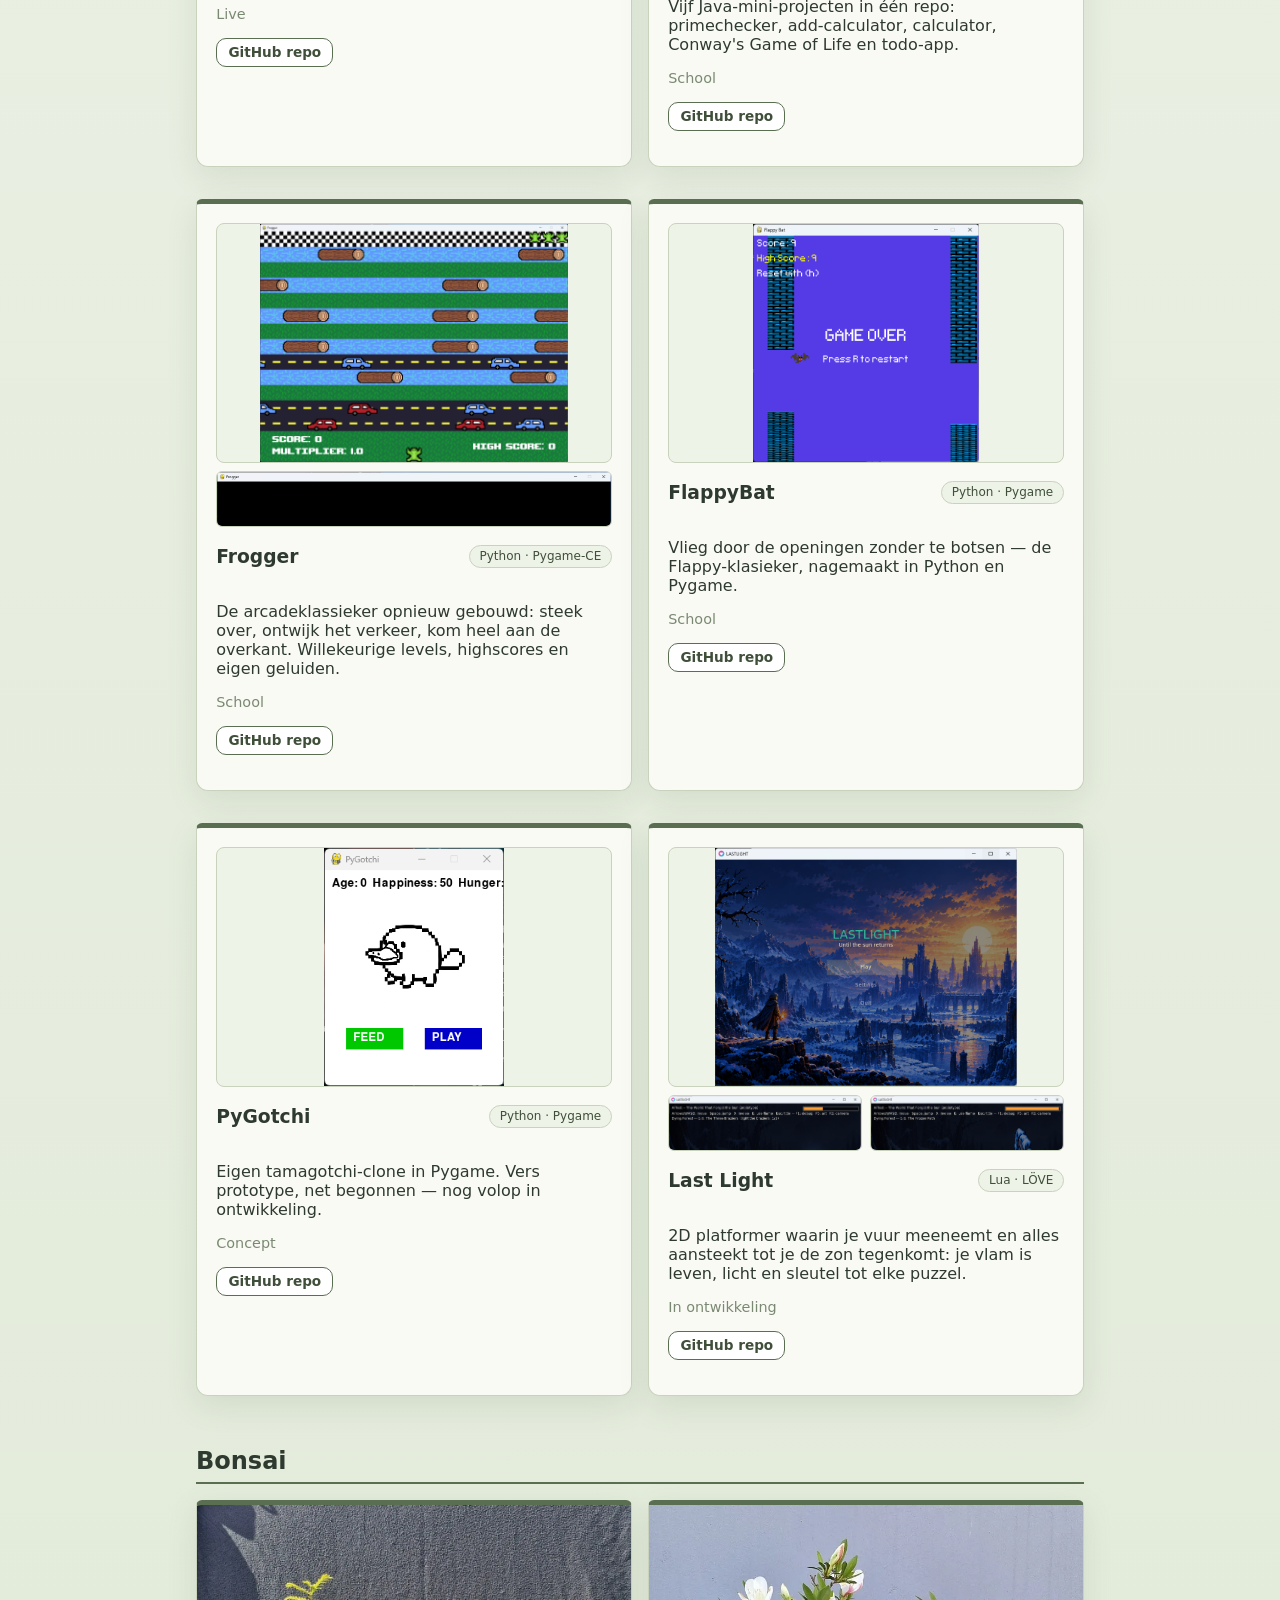
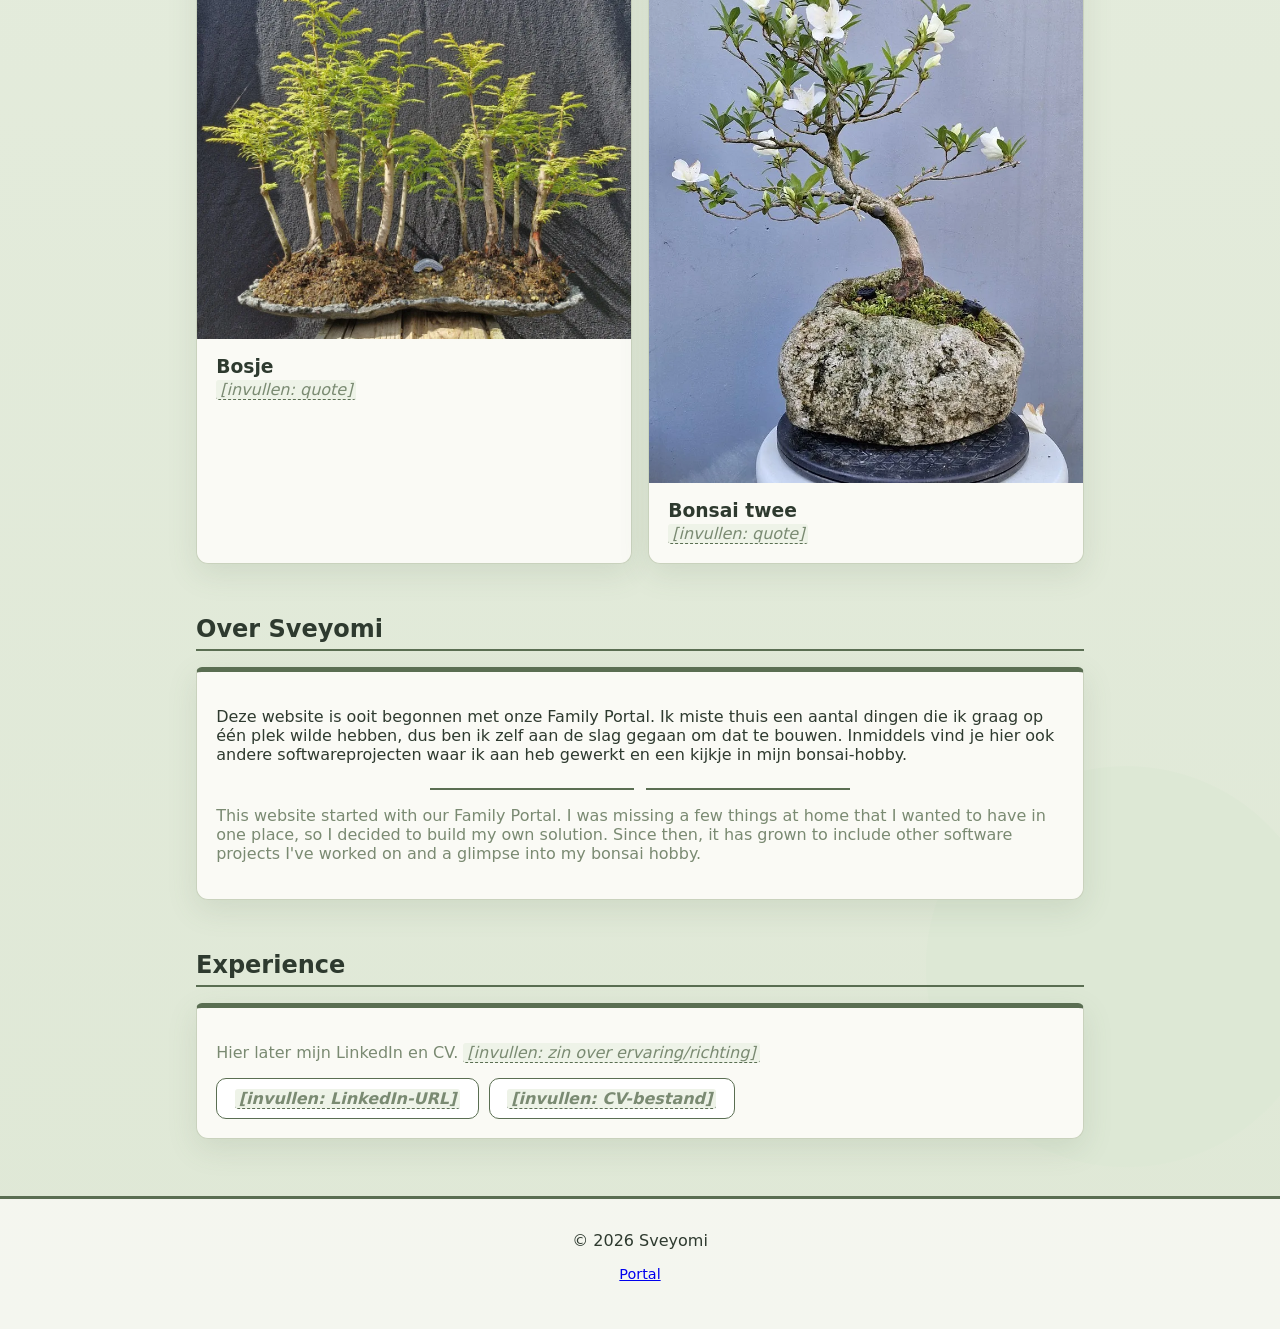
==== commit a5ae003b: "Gallery height:auto (geen uitrekking); Over-tekst definitief NL+EN" ====
--- a/index.html
+++ b/index.html
@@ -98,9 +98,9 @@
 <section id="main-text" class="section container">
 <div class="sec-head"><h2>Over Sveyomi</h2></div>
 <div class="card">
-<p>Sveyomi is mijn plek voor twee dingen die ik serieus neem: software bouwen en bonsai houden. <span class="todo">[invullen: wie ben je in één zin?]</span></p>
-<p>Hier deel ik wat ik bouw — schoolprojecten, games en eigen werk. <span class="todo">[invullen: opleiding of wat je doet]</span></p>
-<p>En daarnaast onze bonsai-collectie: klein, geduldig, altijd in ontwikkeling. <span class="todo">[invullen: contact of ambitie in één regel]</span></p>
+<p>Deze website is ooit begonnen met onze Family Portal. Ik miste thuis een aantal dingen die ik graag op één plek wilde hebben, dus ben ik zelf aan de slag gegaan om dat te bouwen. Inmiddels vind je hier ook andere softwareprojecten waar ik aan heb gewerkt en een kijkje in mijn bonsai-hobby.</p>
+<div class="divider"></div>
+<p class="muted">This website started with our Family Portal. I was missing a few things at home that I wanted to have in one place, so I decided to build my own solution. Since then, it has grown to include other software projects I've worked on and a glimpse into my bonsai hobby.</p>
 </div>
 </section>
 <section id="experience" class="section container">
--- a/assets/css/site.css
+++ b/assets/css/site.css
@@ -51,7 +51,7 @@
 
 
 .gallery-item{margin:1rem 0 0;padding:0;overflow:hidden}
-.gallery-item img{width:100%;display:block;transition:transform .3s}
+.gallery-item img{width:100%;height:auto;display:block;transition:transform .3s}
 .gallery-item:hover img{transform:scale(1.03)}
 .gallery-item figcaption{padding:.9rem 1.2rem 1.2rem}
 .gallery-item h3{margin:.2rem 0}
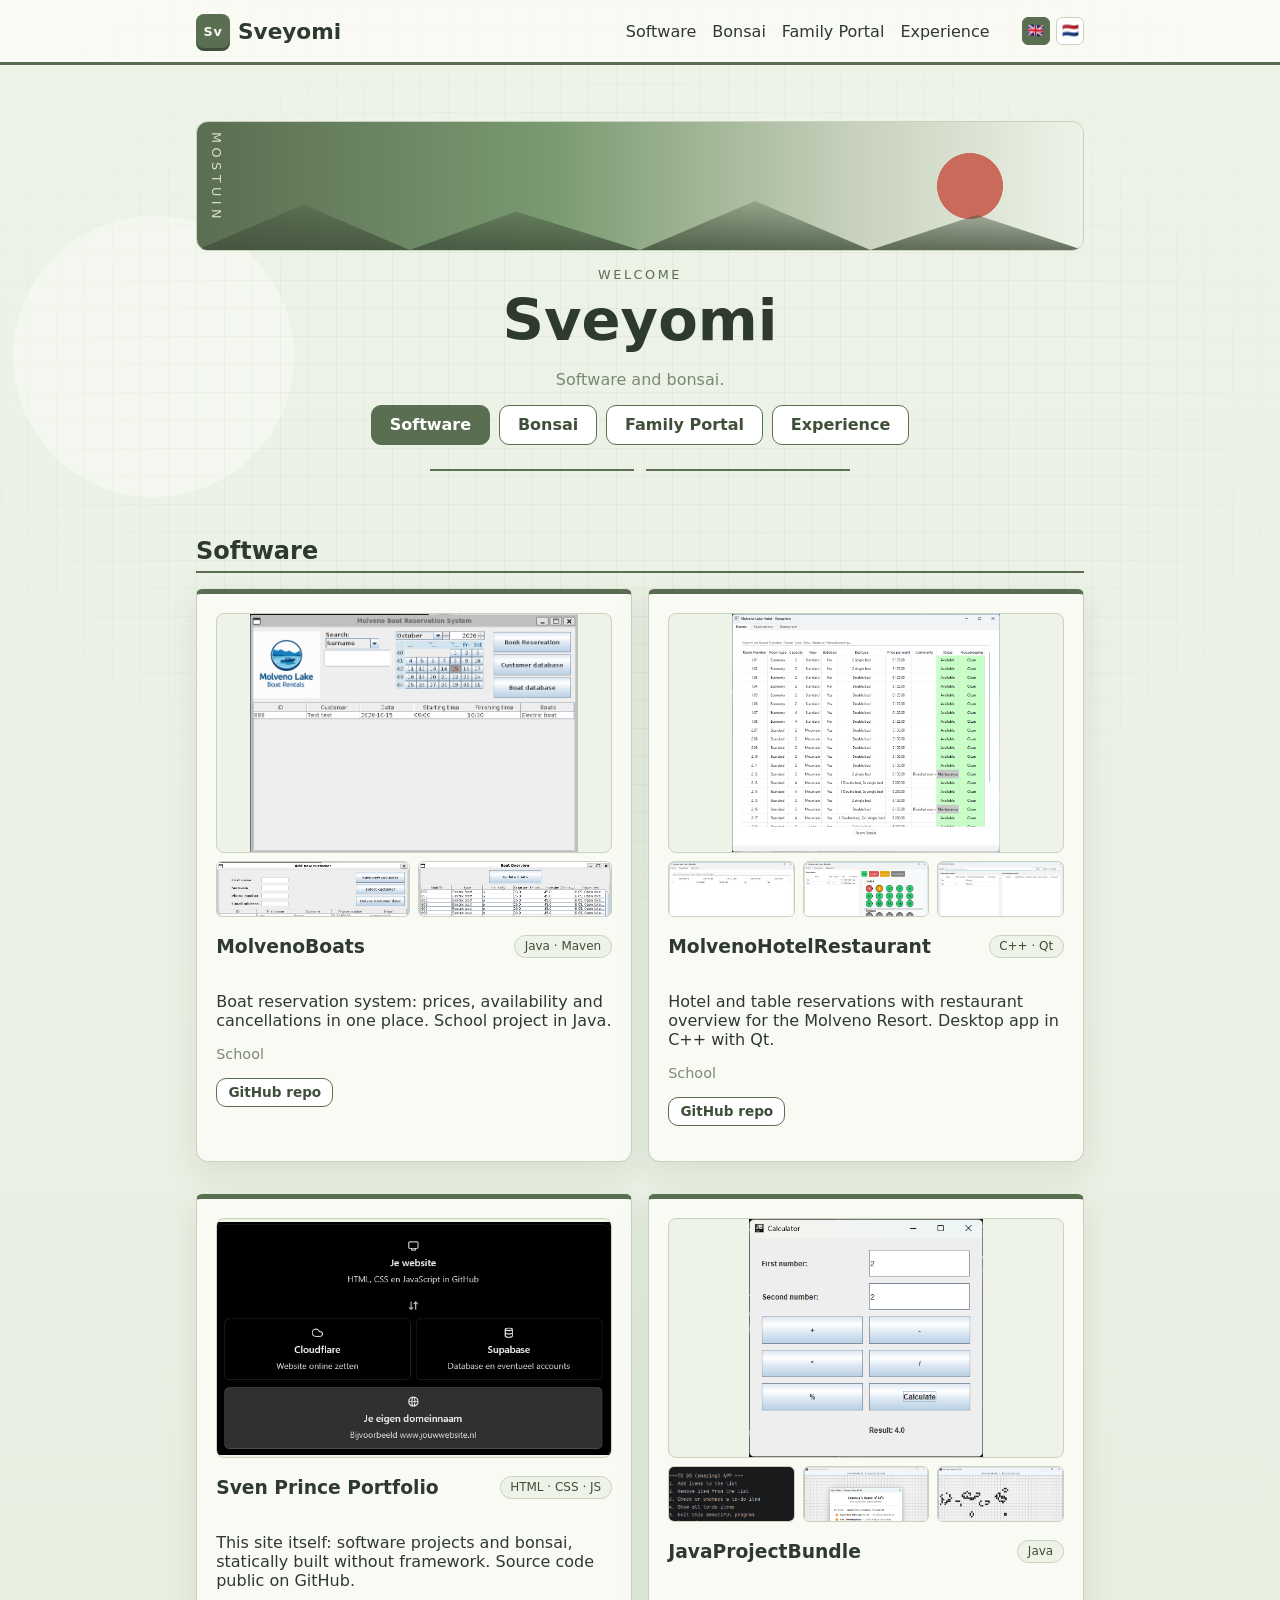
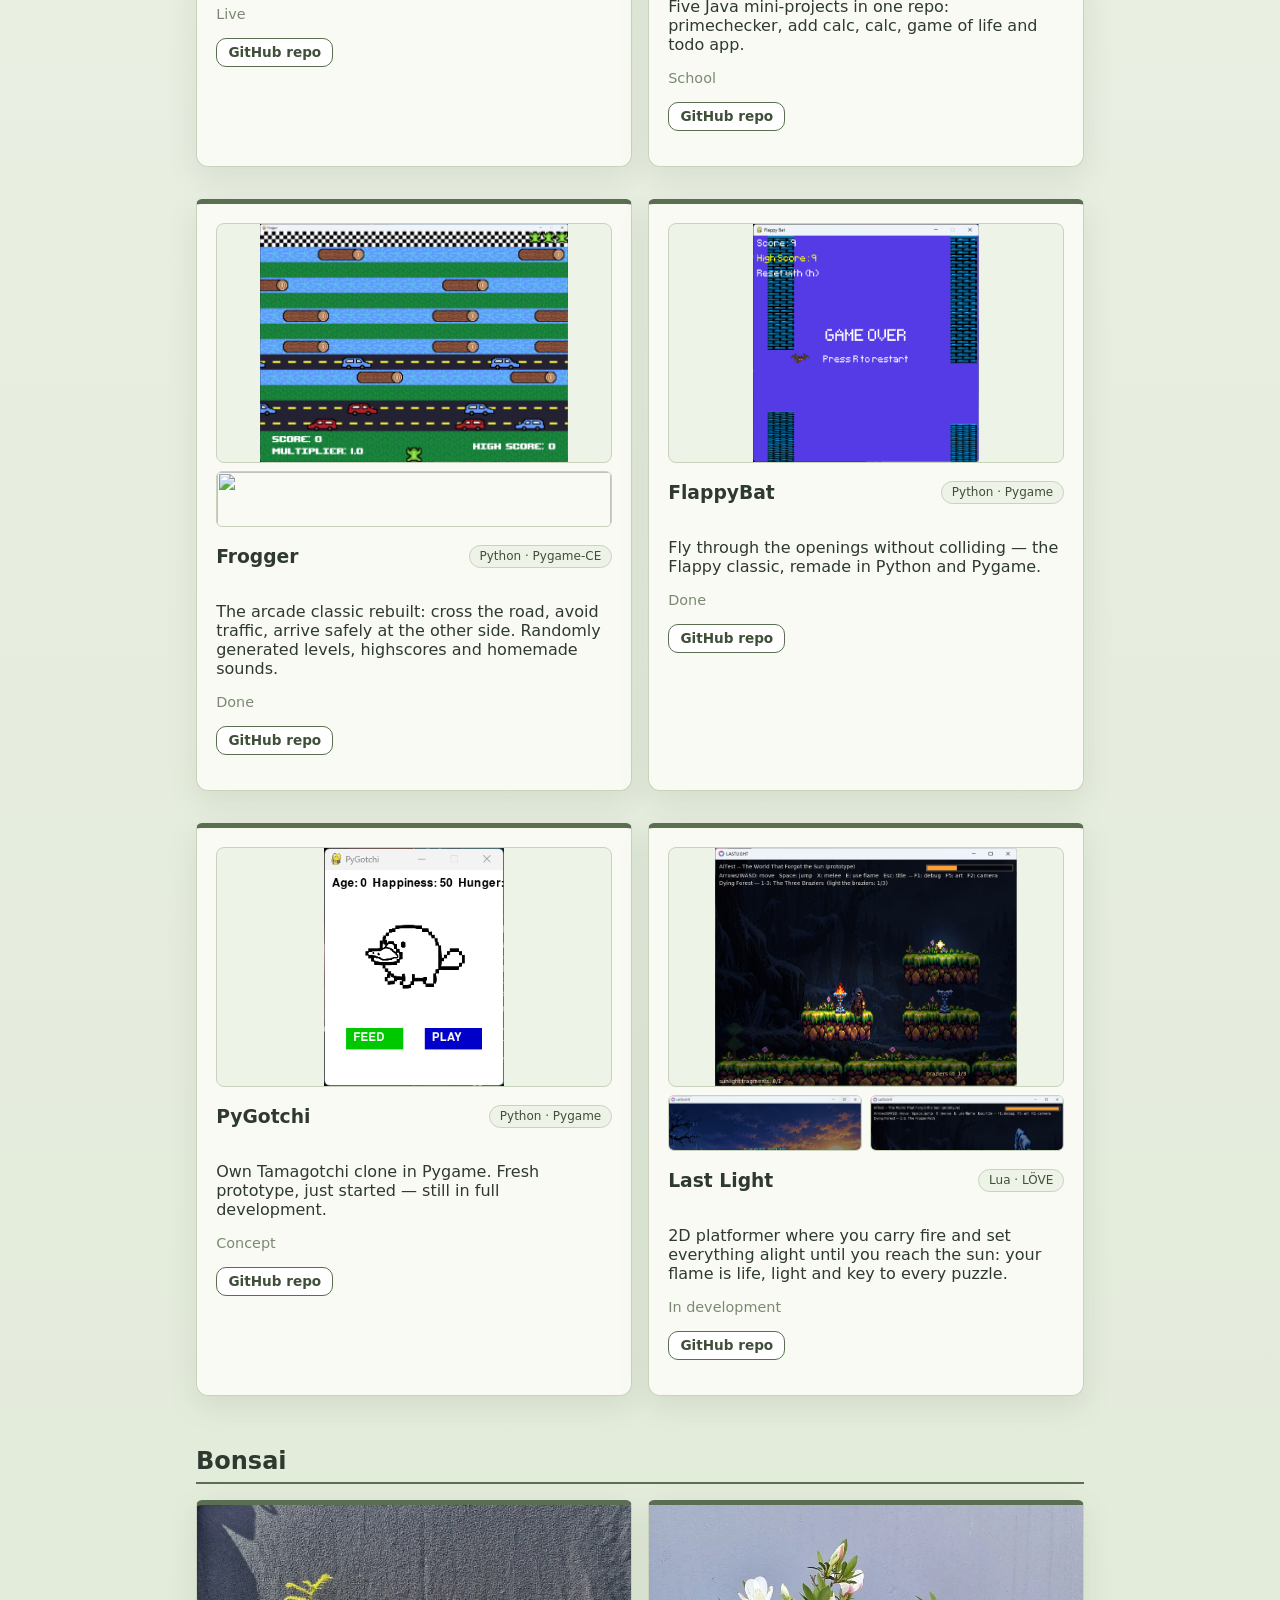
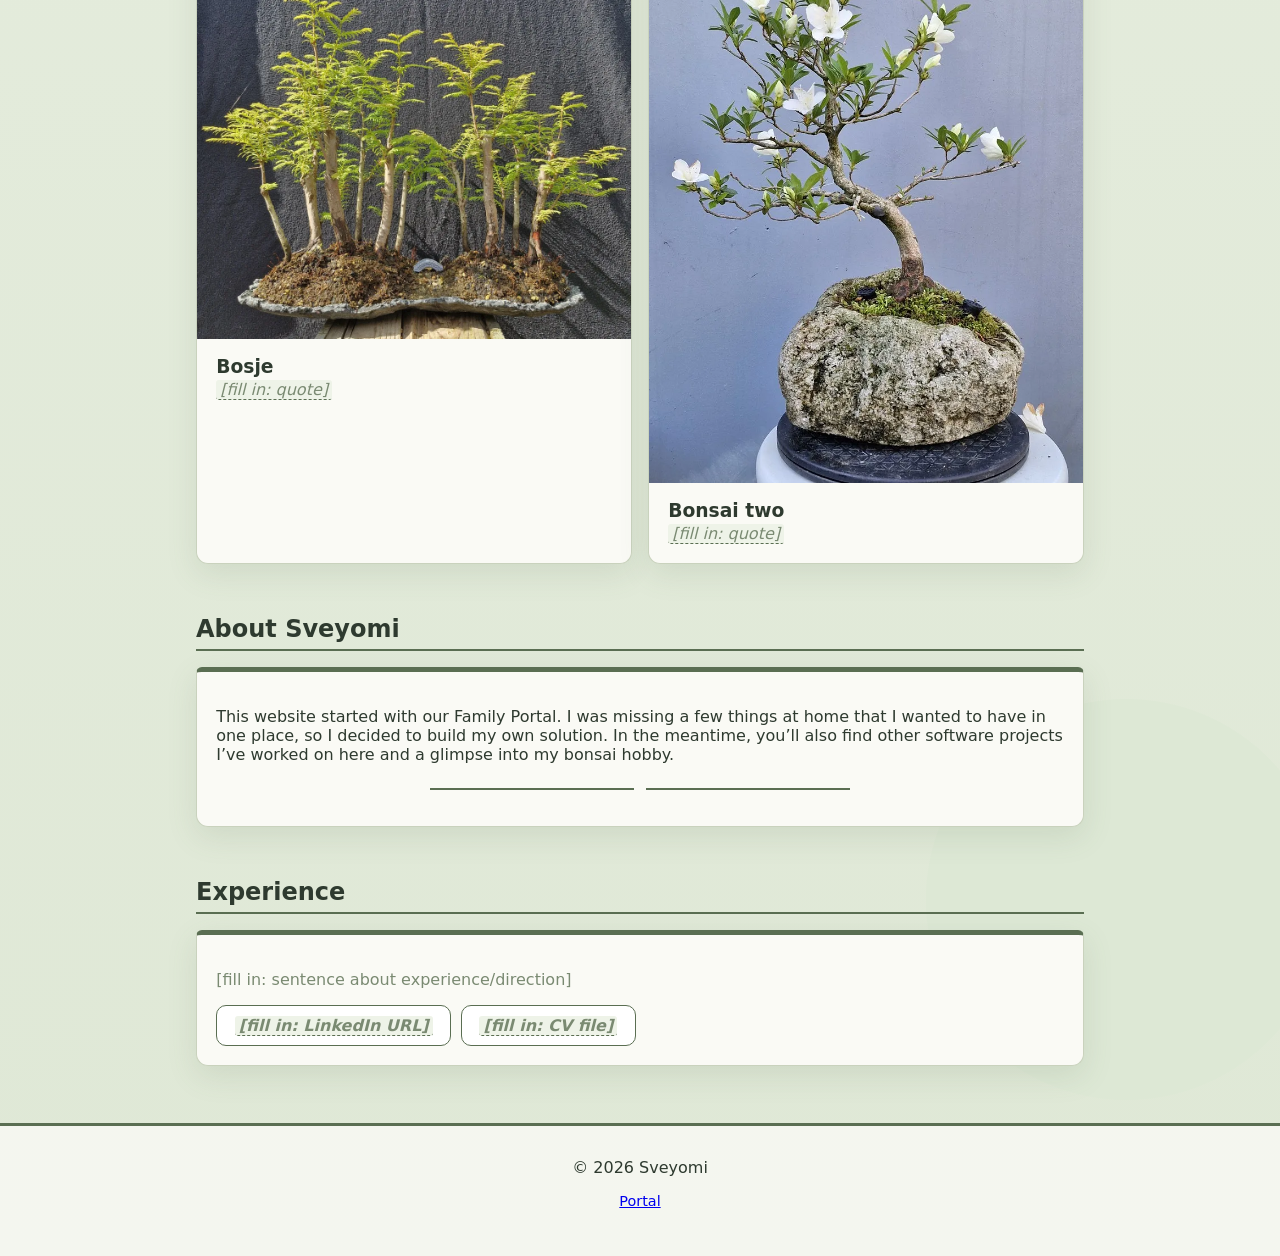
==== commit 090bb76e: "Taalwisselaar EN/NL: site vertaald naar Engels met data-nl/data-en en vlaggetjes" ====
--- a/index.html
+++ b/index.html
@@ -1,14 +1,14 @@
 <!DOCTYPE html>
-<html lang="nl">
+<html lang="en">
 <head>
 <meta charset="UTF-8" />
 <meta name="viewport" content="width=device-width, initial-scale=1.0" />
 <title>Sveyomi — Software & Bonsai</title>
-<meta name="description" content="Sveyomi — software projecten, games en bonsai." />
+<meta name="description" content="Sveyomi — software projects, games and bonsai." />
 <meta name="robots" content="noindex, nofollow" />
 <meta property="og:type" content="website" />
 <meta property="og:title" content="Sveyomi — Software & Bonsai" />
-<meta property="og:description" content="Software projecten, games en bonsai." />
+<meta property="og:description" content="Software projects, games and bonsai." />
 <meta property="og:image" content="assets/img/bonsai/bonsai1.webp" />
 <link rel="icon" href="assets/img/site/favicon.svg" type="image/svg+xml" />
 <link rel="stylesheet" href="assets/css/site.css" />
@@ -16,100 +16,100 @@
 <body>
 <header class="nav"><div class="container nav-inner">
 <a href="#home" class="logo"><span class="seal">Sv</span> Sveyomi</a>
-<nav class="links"><a href="#software">Software</a><a href="#bonsai">Bonsai</a><a href="https://sveyomi-portal.pages.dev/" rel="nofollow">Family Portal</a><a href="#experience">Experience</a></nav>
+<nav class="links"><a href="#software">Software</a><a href="#bonsai">Bonsai</a><a href="https://sveyomi-portal.pages.dev/" rel="nofollow">Family Portal</a><a href="#experience">Experience</a><div class="lang-switch" aria-label="Language"><button class="lang-btn active" lang="en">🇬🇧</button><button class="lang-btn" lang="nl">🇳🇱</button></div></nav>
 <button class="menu-btn" id="menuBtn">☰</button></div>
-<div class="mobile-menu" id="mobileMenu"><a href="#software">Software</a><a href="#bonsai">Bonsai</a><a href="https://sveyomi-portal.pages.dev/" rel="nofollow">Family Portal</a><a href="#experience">Experience</a></div>
+<div class="mobile-menu" id="mobileMenu"><a href="#software">Software</a><a href="#bonsai">Bonsai</a><a href="https://sveyomi-portal.pages.dev/" rel="nofollow">Family Portal</a><a href="#experience">Experience</a><div class="lang-switch" aria-label="Language"><button class="lang-btn active" lang="en">🇬🇧</button><button class="lang-btn" lang="nl">🇳🇱</button></div></div>
 </header>
 <main>
-<section id="home" class="hero container"><div class="hero-banner"><span class="vert">MOSTUIN</span><span class="sun"></span><span class="mtn"></span></div><p class="kicker">WELKOM</p><h1>Sveyomi</h1><p class="tagline">Software en bonsai.</p><div class="hero-actions"><a href="#software" class="btn primary">Software</a><a href="#bonsai" class="btn">Bonsai</a><a href="https://sveyomi-portal.pages.dev/" class="btn" rel="nofollow">Family Portal</a><a href="#experience" class="btn">Experience</a></div><div class="divider"></div></section>
+<section id="home" class="hero container"><div class="hero-banner"><span class="vert">MOSTUIN</span><span class="sun"></span><span class="mtn"></span></div><p class="kicker" data-nl="WELKOM" data-en="WELCOME">WELCOME</p><h1 data-nl="Sveyomi" data-en="Sveyomi">Sveyomi</h1><p class="tagline" data-nl="Software en bonsai." data-en="Software and bonsai.">Software and bonsai.</p><div class="hero-actions"><a href="#software" class="btn primary" data-nl="Software" data-en="Software">Software</a><a href="#bonsai" class="btn" data-nl="Bonsai" data-en="Bonsai">Bonsai</a><a href="https://sveyomi-portal.pages.dev/" class="btn" rel="nofollow" data-nl="Family Portal" data-en="Family Portal">Family Portal</a><a href="#experience" class="btn" data-nl="Experience" data-en="Experience">Experience</a></div><div class="divider"></div></section>
 <section id="software" class="section container">
-<div class="sec-head"><h2>Software</h2></div>
+<div class="sec-head"><h2 data-nl="Software" data-en="Software">Software</h2></div>
 <div class="grid">
 <article class="card proj-card">
-<a href="assets/img/projects/boatreservation1.png" target="_blank" rel="noopener"><img class="proj-img" src="assets/img/projects/boatreservation1.png" alt="MolvenoBoats — reserveringsscherm" loading="lazy"></a>
+<a href="assets/img/projects/boatreservation1.png" target="_blank" rel="noopener"><img class="proj-img" src="assets/img/projects/boatreservation1.png" alt="MolvenoBoats — booking screen" loading="lazy"></a>
 <div class="proj-thumbs"><a href="assets/img/projects/boatreservation2.png" target="_blank" rel="noopener"><img src="assets/img/projects/boatreservation2.png" alt="" loading="lazy"></a><a href="assets/img/projects/boatreservation3.png" target="_blank" rel="noopener"><img src="assets/img/projects/boatreservation3.png" alt="" loading="lazy"></a></div>
-<div class="card-top"><h3>MolvenoBoats</h3><span class="tag">Java · Maven</span></div>
-<p>Reserveringssysteem voor bootverhuur: prijzen, beschikbaarheid en annuleringen op één plek. Schoolproject in Java.</p>
-<p class="muted small">School</p>
-<p><a class="btn small" href="https://github.com/Zuensai/MolvenoBoats" target="_blank" rel="noopener">GitHub repo</a></p>
+<div class="card-top"><h3 data-nl="MolvenoBoats" data-en="MolvenoBoats">MolvenoBoats</h3><span class="tag">Java · Maven</span></div>
+<p data-nl="Reserveringssysteem voor bootverhuur: prijzen, beschikbaarheid en annuleringen op één plek. Schoolproject in Java." data-en="Boat reservation system: prices, availability and cancellations in one place. School project in Java.">Boat reservation system: prices, availability and cancellations in one place. School project in Java.</p>
+<p class="muted small" data-nl="School" data-en="School">School</p>
+<p><a class="btn small" href="https://github.com/Zuensai/MolvenoBoats" target="_blank" rel="noopener" data-nl="GitHub repo" data-en="GitHub repo">GitHub repo</a></p>
 </article>
 <article class="card proj-card">
-<a href="assets/img/projects/hotelreservation1.png" target="_blank" rel="noopener"><img class="proj-img" src="assets/img/projects/hotelreservation1.png" alt="MolvenoHotelRestaurant — hotelscherm" loading="lazy"></a>
+<a href="assets/img/projects/hotelreservation1.png" target="_blank" rel="noopener"><img class="proj-img" src="assets/img/projects/hotelreservation1.png" alt="MolvenoHotelRestaurant — hotel screen" loading="lazy"></a>
 <div class="proj-thumbs"><a href="assets/img/projects/hotelreservation2.png" target="_blank" rel="noopener"><img src="assets/img/projects/hotelreservation2.png" alt="" loading="lazy"></a><a href="assets/img/projects/hotelreservation3.png" target="_blank" rel="noopener"><img src="assets/img/projects/hotelreservation3.png" alt="" loading="lazy"></a><a href="assets/img/projects/hotelreservation4.png" target="_blank" rel="noopener"><img src="assets/img/projects/hotelreservation4.png" alt="" loading="lazy"></a></div>
-<div class="card-top"><h3>MolvenoHotelRestaurant</h3><span class="tag">C++ · Qt</span></div>
-<p>Hotel- en tafelreserveringen met restaurantoverzicht voor het Molveno Resort. Desktop-app in C++ met Qt.</p>
-<p class="muted small">School</p>
-<p><a class="btn small" href="https://github.com/Zuensai/MolvenoHotelRestaurant" target="_blank" rel="noopener">GitHub repo</a></p>
+<div class="card-top"><h3 data-nl="MolvenoHotelRestaurant" data-en="MolvenoHotelRestaurant">MolvenoHotelRestaurant</h3><span class="tag">C++ · Qt</span></div>
+<p data-nl="Hotel- en tafelreserveringen met restaurantoverzicht voor het Molveno Resort. Desktop-app in C++ met Qt." data-en="Hotel and table reservations with restaurant overview for the Molveno Resort. Desktop app in C++ with Qt.">Hotel and table reservations with restaurant overview for the Molveno Resort. Desktop app in C++ with Qt.</p>
+<p class="muted small" data-nl="School" data-en="School">School</p>
+<p><a class="btn small" href="https://github.com/Zuensai/MolvenoHotelRestaurant" target="_blank" rel="noopener" data-nl="GitHub repo" data-en="GitHub repo">GitHub repo</a></p>
 </article>
 <article class="card proj-card">
 <a href="assets/img/projects/personalwebsite1.png" target="_blank" rel="noopener"><img class="proj-img" src="assets/img/projects/personalwebsite1.png" alt="Sveyomi website" loading="lazy"></a>
-<div class="card-top"><h3>Sveyomi Website</h3><span class="tag">HTML · CSS · JS</span></div>
-<p>Deze site zelf: softwareprojecten en bonsai, statisch gebouwd zonder framework. Broncode publiek op GitHub.</p>
-<p class="muted small">Live</p>
-<p><a class="btn small" href="https://github.com/Zuensai/Sveyomi" target="_blank" rel="noopener">GitHub repo</a></p>
+<div class="card-top"><h3 data-nl="Sveyomi Website" data-en="Sven Prince Portfolio">Sven Prince Portfolio</h3><span class="tag">HTML · CSS · JS</span></div>
+<p data-nl="Deze site zelf: softwareprojecten en bonsai, statisch gebouwd zonder framework. Broncode publiek op GitHub." data-en="This site itself: software projects and bonsai, statically built without framework. Source code public on GitHub.">This site itself: software projects and bonsai, statically built without framework. Source code public on GitHub.</p>
+<p class="muted small" data-nl="Live" data-en="Live">Live</p>
+<p><a class="btn small" href="https://github.com/Zuensai/Sveyomi" target="_blank" rel="noopener" data-nl="GitHub repo" data-en="GitHub repo">GitHub repo</a></p>
 </article>
 <article class="card proj-card">
-<a href="assets/img/projects/conwaysgameoflife.png" target="_blank" rel="noopener"><img class="proj-img" src="assets/img/projects/conwaysgameoflife.png" alt="JavaProjectBundle — Conway's Game of Life" loading="lazy"></a>
-<div class="proj-thumbs"><a href="assets/img/projects/calculator.png" target="_blank" rel="noopener"><img src="assets/img/projects/calculator.png" alt="" loading="lazy"></a><a href="assets/img/projects/todoapp.png" target="_blank" rel="noopener"><img src="assets/img/projects/todoapp.png" alt="" loading="lazy"></a><a href="assets/img/projects/conwaysgameoflife2.png" target="_blank" rel="noopener"><img src="assets/img/projects/conwaysgameoflife2.png" alt="" loading="lazy"></a></div>
-<div class="card-top"><h3>JavaProjectBundle</h3><span class="tag">Java</span></div>
-<p>Vijf Java-mini-projecten in één repo: primechecker, add-calculator, calculator, Conway's Game of Life en todo-app.</p>
-<p class="muted small">School</p>
-<p><a class="btn small" href="https://github.com/Zuensai/JavaProjects" target="_blank" rel="noopener">GitHub repo</a></p>
+<a href="assets/img/projects/calculator.png" target="_blank" rel="noopener"><img class="proj-img" src="assets/img/projects/calculator.png" alt="JavaProjectBundle — calculator" loading="lazy"></a>
+<div class="proj-thumbs"><a href="assets/img/projects/todoapp.png" target="_blank" rel="noopener"><img src="assets/img/projects/todoapp.png" alt="" loading="lazy"></a><a href="assets/img/projects/conwaysgameoflife.png" target="_blank" rel="noopener"><img src="assets/img/projects/conwaysgameoflife.png" alt="" loading="lazy"></a><a href="assets/img/projects/conwaysgameoflife2.png" target="_blank" rel="noopener"><img src="assets/img/projects/conwaysgameoflife2.png" alt="" loading="lazy"></a></div>
+<div class="card-top"><h3 data-nl="JavaProjectBundle" data-en="JavaProjectBundle">JavaProjectBundle</h3><span class="tag">Java</span></div>
+<p data-nl="Vijf Java-mini-projecten in één repo: primechecker, add calc, calc, gameoflife en todoapp." data-en="Five Java mini-projects in one repo: primechecker, add calc, calc, game of life and todo app.">Five Java mini-projects in one repo: primechecker, add calc, calc, game of life and todo app.</p>
+<p class="muted small" data-nl="School" data-en="School">School</p>
+<p><a class="btn small" href="https://github.com/Zuensai/JavaProjects" target="_blank" rel="noopener" data-nl="GitHub repo" data-en="GitHub repo">GitHub repo</a></p>
 </article>
 <article class="card proj-card">
 <a href="assets/img/projects/frogger1.png" target="_blank" rel="noopener"><img class="proj-img" src="assets/img/projects/frogger1.png" alt="Frogger — gameplay" loading="lazy"></a>
 <div class="proj-thumbs"><a href="assets/img/projects/frogger2.png" target="_blank" rel="noopener"><img src="assets/img/projects/frogger2.png" alt="" loading="lazy"></a></div>
-<div class="card-top"><h3>Frogger</h3><span class="tag">Python · Pygame-CE</span></div>
-<p>De arcadeklassieker opnieuw gebouwd: steek over, ontwijk het verkeer, kom heel aan de overkant. Willekeurige levels, highscores en eigen geluiden.</p>
-<p class="muted small">School</p>
-<p><a class="btn small" href="https://github.com/Zuensai/Frogger" target="_blank" rel="noopener">GitHub repo</a></p>
+<div class="card-top"><h3 data-nl="Frogger" data-en="Frogger">Frogger</h3><span class="tag">Python · Pygame-CE</span></div>
+<p data-nl="De arcadeklassieker opnieuw gebouwd: steek over, ontwijk het verkeer, kom heel aan de overkant. Willekeurige levels, highscores en eigen geluiden." data-en="The arcade classic rebuilt: cross the road, avoid traffic, arrive safely at the other side. Randomly generated levels, highscores and homemade sounds.">The arcade classic rebuilt: cross the road, avoid traffic, arrive safely at the other side. Randomly generated levels, highscores and homemade sounds.</p>
+<p class="muted small" data-nl="Af" data-en="Done">Done</p>
+<p><a class="btn small" href="https://github.com/Zuensai/Frogger" target="_blank" rel="noopener" data-nl="GitHub repo" data-en="GitHub repo">GitHub repo</a></p>
 </article>
 <article class="card proj-card">
 <a href="assets/img/projects/flappybat.png" target="_blank" rel="noopener"><img class="proj-img" src="assets/img/projects/flappybat.png" alt="FlappyBat — gameplay" loading="lazy"></a>
-<div class="card-top"><h3>FlappyBat</h3><span class="tag">Python · Pygame</span></div>
-<p>Vlieg door de openingen zonder te botsen — de Flappy-klasieker, nagemaakt in Python en Pygame.</p>
-<p class="muted small">School</p>
-<p><a class="btn small" href="https://github.com/Zuensai/FlappyBat" target="_blank" rel="noopener">GitHub repo</a></p>
+<div class="card-top"><h3 data-nl="FlappyBat" data-en="FlappyBat">FlappyBat</h3><span class="tag">Python · Pygame</span></div>
+<p data-nl="Vlieg door de openingen zonder te botsen — de Flappy-klasieker, nagemaakt in Python en Pygame." data-en="Fly through the openings without colliding — the Flappy classic, remade in Python and Pygame.">Fly through the openings without colliding — the Flappy classic, remade in Python and Pygame.</p>
+<p class="muted small" data-nl="Af" data-en="Done">Done</p>
+<p><a class="btn small" href="https://github.com/Zuensai/FlappyBat" target="_blank" rel="noopener" data-nl="GitHub repo" data-en="GitHub repo">GitHub repo</a></p>
 </article>
 <article class="card proj-card">
 <a href="assets/img/projects/pygotchi.png" target="_blank" rel="noopener"><img class="proj-img" src="assets/img/projects/pygotchi.png" alt="PyGotchi — prototype" loading="lazy"></a>
-<div class="card-top"><h3>PyGotchi</h3><span class="tag">Python · Pygame</span></div>
-<p>Eigen tamagotchi-clone in Pygame. Vers prototype, net begonnen — nog volop in ontwikkeling.</p>
-<p class="muted small">Concept</p>
-<p><a class="btn small" href="https://github.com/Zuensai/PyGotchi" target="_blank" rel="noopener">GitHub repo</a></p>
+<div class="card-top"><h3 data-nl="PyGotchi" data-en="PyGotchi">PyGotchi</h3><span class="tag">Python · Pygame</span></div>
+<p data-nl="Eigen tamagotchi-clone in Pygame. Vers prototype, net begonnen — nog volop in ontwikkeling." data-en="Own Tamagotchi clone in Pygame. Fresh prototype, just started — still in full development.">Own Tamagotchi clone in Pygame. Fresh prototype, just started — still in full development.</p>
+<p class="muted small" data-nl="Concept" data-en="Concept">Concept</p>
+<p><a class="btn small" href="https://github.com/Zuensai/PyGotchi" target="_blank" rel="noopener" data-nl="GitHub repo" data-en="GitHub repo">GitHub repo</a></p>
 </article>
 <article class="card proj-card">
 <a href="assets/img/projects/lastlight1.png" target="_blank" rel="noopener"><img class="proj-img" src="assets/img/projects/lastlight1.png" alt="Last Light — gameplay" loading="lazy"></a>
 <div class="proj-thumbs"><a href="assets/img/projects/lastlight2.png" target="_blank" rel="noopener"><img src="assets/img/projects/lastlight2.png" alt="" loading="lazy"></a><a href="assets/img/projects/lastlight3.png" target="_blank" rel="noopener"><img src="assets/img/projects/lastlight3.png" alt="" loading="lazy"></a></div>
-<div class="card-top"><h3>Last Light</h3><span class="tag">Lua · LÖVE</span></div>
-<p>2D platformer waarin je vuur meeneemt en alles aansteekt tot je de zon tegenkomt: je vlam is leven, licht en sleutel tot elke puzzel.</p>
-<p class="muted small">In ontwikkeling</p>
-<p><a class="btn small" href="https://github.com/Zuensai/LastLight" target="_blank" rel="noopener">GitHub repo</a></p>
+<div class="card-top"><h3 data-nl="Last Light" data-en="Last Light">Last Light</h3><span class="tag">Lua · LÖVE</span></div>
+<p data-nl="2D platformer waarin je vuur meeneemt en alles aansteekt tot je de zon tegenkomt: je vlam is leven, licht en sleutel tot elke puzzel." data-en="2D platformer where you carry fire and set everything alight until you reach the sun: your flame is life, light and key to every puzzle.">2D platformer where you carry fire and set everything alight until you reach the sun: your flame is life, light and key to every puzzle.</p>
+<p class="muted small" data-nl="In ontwikkeling" data-en="In development">In development</p>
+<p><a class="btn small" href="https://github.com/Zuensai/LastLight" target="_blank" rel="noopener" data-nl="GitHub repo" data-en="GitHub repo">GitHub repo</a></p>
 </article>
 </div>
 </section>
 <section id="bonsai" class="section container">
-<div class="sec-head"><h2>Bonsai</h2></div>
+<div class="sec-head"><h2 data-nl="Bonsai" data-en="Bonsai">Bonsai</h2></div>
 <div class="grid gallery" id="bonsaiGrid">
-<figure class="card gallery-item"><img src="assets/img/bonsai/bonsai1.webp" data-full="assets/img/bonsai/bonsai1.webp" alt="Bosje" loading="lazy" width="1024" height="1024"><figcaption><h3>Bosje</h3><p class="quote"><span class="todo">[invullen: quote]</span></p></figcaption></figure>
-<figure class="card gallery-item"><img src="assets/img/bonsai/bonsai2.webp" data-full="assets/img/bonsai/bonsai2.webp" alt="Bonsai twee" loading="lazy" width="768" height="1023"><figcaption><h3>Bonsai twee</h3><p class="quote"><span class="todo">[invullen: quote]</span></p></figcaption></figure>
+<figure class="card gallery-item"><img src="assets/img/bonsai/bonsai1.webp" data-full="assets/img/bonsai/bonsai1.webp" alt="Bosje" loading="lazy" width="1024" height="1024"><figcaption><h3 data-nl="Bosje" data-en="Bosje">Bosje</h3><p class="quote"><span class="todo" data-nl="[invullen: quote]" data-en="[fill in: quote]">[fill in: quote]</span></p></figcaption></figure>
+<figure class="card gallery-item"><img src="assets/img/bonsai/bonsai2.webp" data-full="assets/img/bonsai/bonsai2.webp" alt="Bonsai twee" loading="lazy" width="768" height="1023"><figcaption><h3 data-nl="Bonsai twee" data-en="Bonsai two">Bonsai two</h3><p class="quote"><span class="todo" data-nl="[invullen: quote]" data-en="[fill in: quote]">[fill in: quote]</span></p></figcaption></figure>
 </div>
 </section>
 <section id="main-text" class="section container">
-<div class="sec-head"><h2>Over Sveyomi</h2></div>
+<div class="sec-head"><h2 data-nl="Over Sveyomi" data-en="About Sveyomi">About Sveyomi</h2></div>
 <div class="card">
-<p>Deze website is ooit begonnen met onze Family Portal. Ik miste thuis een aantal dingen die ik graag op één plek wilde hebben, dus ben ik zelf aan de slag gegaan om dat te bouwen. Inmiddels vind je hier ook andere softwareprojecten waar ik aan heb gewerkt en een kijkje in mijn bonsai-hobby.</p>
+<p data-nl="Deze website is ooit begonnen met onze Family Portal. Ik miste thuis een aantal dingen die ik graag op één plek wilde hebben, dus ben ik zelf aan de slag gegaan om dat te bouwen. Inmiddels vind je hier ook andere softwareprojecten waar ik aan heb gewerkt en een kijkje in mijn bonsai-hobby." data-en="This website started with our Family Portal. I was missing a few things at home that I wanted to have in one place, so I decided to build my own solution. In the meantime, you’ll also find other software projects I’ve worked on here and a glimpse into my bonsai hobby.">This website started with our Family Portal. I was missing a few things at home that I wanted to have in one place, so I decided to build my own solution. In the meantime, you’ll also find other software projects I’ve worked on here and a glimpse into my bonsai hobby.</p>
 <div class="divider"></div>
-<p class="muted">This website started with our Family Portal. I was missing a few things at home that I wanted to have in one place, so I decided to build my own solution. Since then, it has grown to include other software projects I've worked on and a glimpse into my bonsai hobby.</p>
+<p class="muted" data-nl="This website started with our Family Portal. I was missing a few things at home that I wanted to have in one place, so I decided to build my own solution. Since then, it has grown to include other software projects I’ve worked on and a glimpse into my bonsai hobby." data-nl2="Deze website is ooit begonnen met onze Family Portal. Ik miste thuis een aantal dingen die ik graag op één plek wilde hebben, dus ben ik zelf aan de slag gegaan om dat te bouwen. Inmiddels vind je hier ook andere softwareprojecten waar ik aan heb gewerkt en een kijkje in mijn bonsai-hobby.">Deze website is ooit begonnen met onze Family Portal. Ik miste thuis een aantal dingen die ik graag op één plek wilde hebben, dus ben ik zelf aan de slag gegaan om dat te bouwen. Inmiddels vind je hier ook andere softwareprojecten waar ik aan heb gewerkt en een kijkje in mijn bonsai-hobby.</p>
 </div>
 </section>
 <section id="experience" class="section container">
-<div class="sec-head"><h2>Experience</h2></div>
+<div class="sec-head"><h2 data-nl="Experience" data-en="Experience">Experience</h2></div>
 <div class="card">
-<p class="muted">Hier later mijn LinkedIn en CV. <span class="todo">[invullen: zin over ervaring/richting]</span></p>
-<div class="hero-actions" style="justify-content:flex-start"><span class="btn"><span class="todo">[invullen: LinkedIn-URL]</span></span><span class="btn"><span class="todo">[invullen: CV-bestand]</span></span></div>
+<p class="muted" data-nl="Hier later mijn LinkedIn en CV. <span class="todo" data-nl="[invullen: zin over ervaring/richting]" data-en="[fill in: sentence about experience/direction]">[fill in: sentence about experience/direction]</span></p><div class="hero-actions" style="justify-content:flex-start"><span class="btn"><span class="todo" data-nl="[invullen: LinkedIn-URL]" data-en="[fill in: LinkedIn URL]">[fill in: LinkedIn URL]</span></span><span class="btn"><span class="todo" data-nl="[invullen: CV-bestand]" data-en="[fill in: CV file]">[fill in: CV file]</span></span></div>
 </div>
 </section>
 </main>
-<footer><div class="container"><p>© <span id="year"></span> Sveyomi</p><p class="muted small"><a href="https://sveyomi-portal.pages.dev/" rel="nofollow">Portal</a></p></div></footer>
-<script src="assets/js/site.js"></script></body></html>
+<footer><div class="container"><p>© <span id="year"></span> Sveyomi</p><p class="muted small"><a href="https://sveyomi-portal.pages.dev/" rel="nofollow" data-nl="Portal" data-en="Portal">Portal</a></p></div></footer>
+<script src="assets/js/site.js"></script></body>
+</html>
--- a/assets/css/site.css
+++ b/assets/css/site.css
@@ -58,4 +58,9 @@
 .quote{font-style:italic;color:var(--soft);margin:0}
 .lightbox{position:fixed;inset:0;background:rgba(0,0,0,.85);display:none;align-items:center;justify-content:center;z-index:100;cursor:zoom-out}
 .lightbox.open{display:flex}
-.lightbox img{max-width:92vw;max-height:92vh;border-radius:8px}+.lightbox img{max-width:92vw;max-height:92vh;border-radius:8px}
+.lang-switch{display:flex;gap:.4rem;align-items:center;margin-left:1rem}
+.lang-btn{display:inline-flex;align-items:center;justify-content:center;width:28px;height:28px;border:1px solid var(--line);border-radius:6px;background:#fff;color:#444;font-size:.85rem;cursor:pointer;line-height:1}
+.lang-btn.active{border-color:var(--moss);background:var(--moss);color:#fff}
+.lang-btn:hover{border-color:var(--moss-d)}
+.mobile-menu .lang-switch{margin:.5rem 0 0;border-top:1px solid var(--line);padding-top:.5rem;justify-content:center}
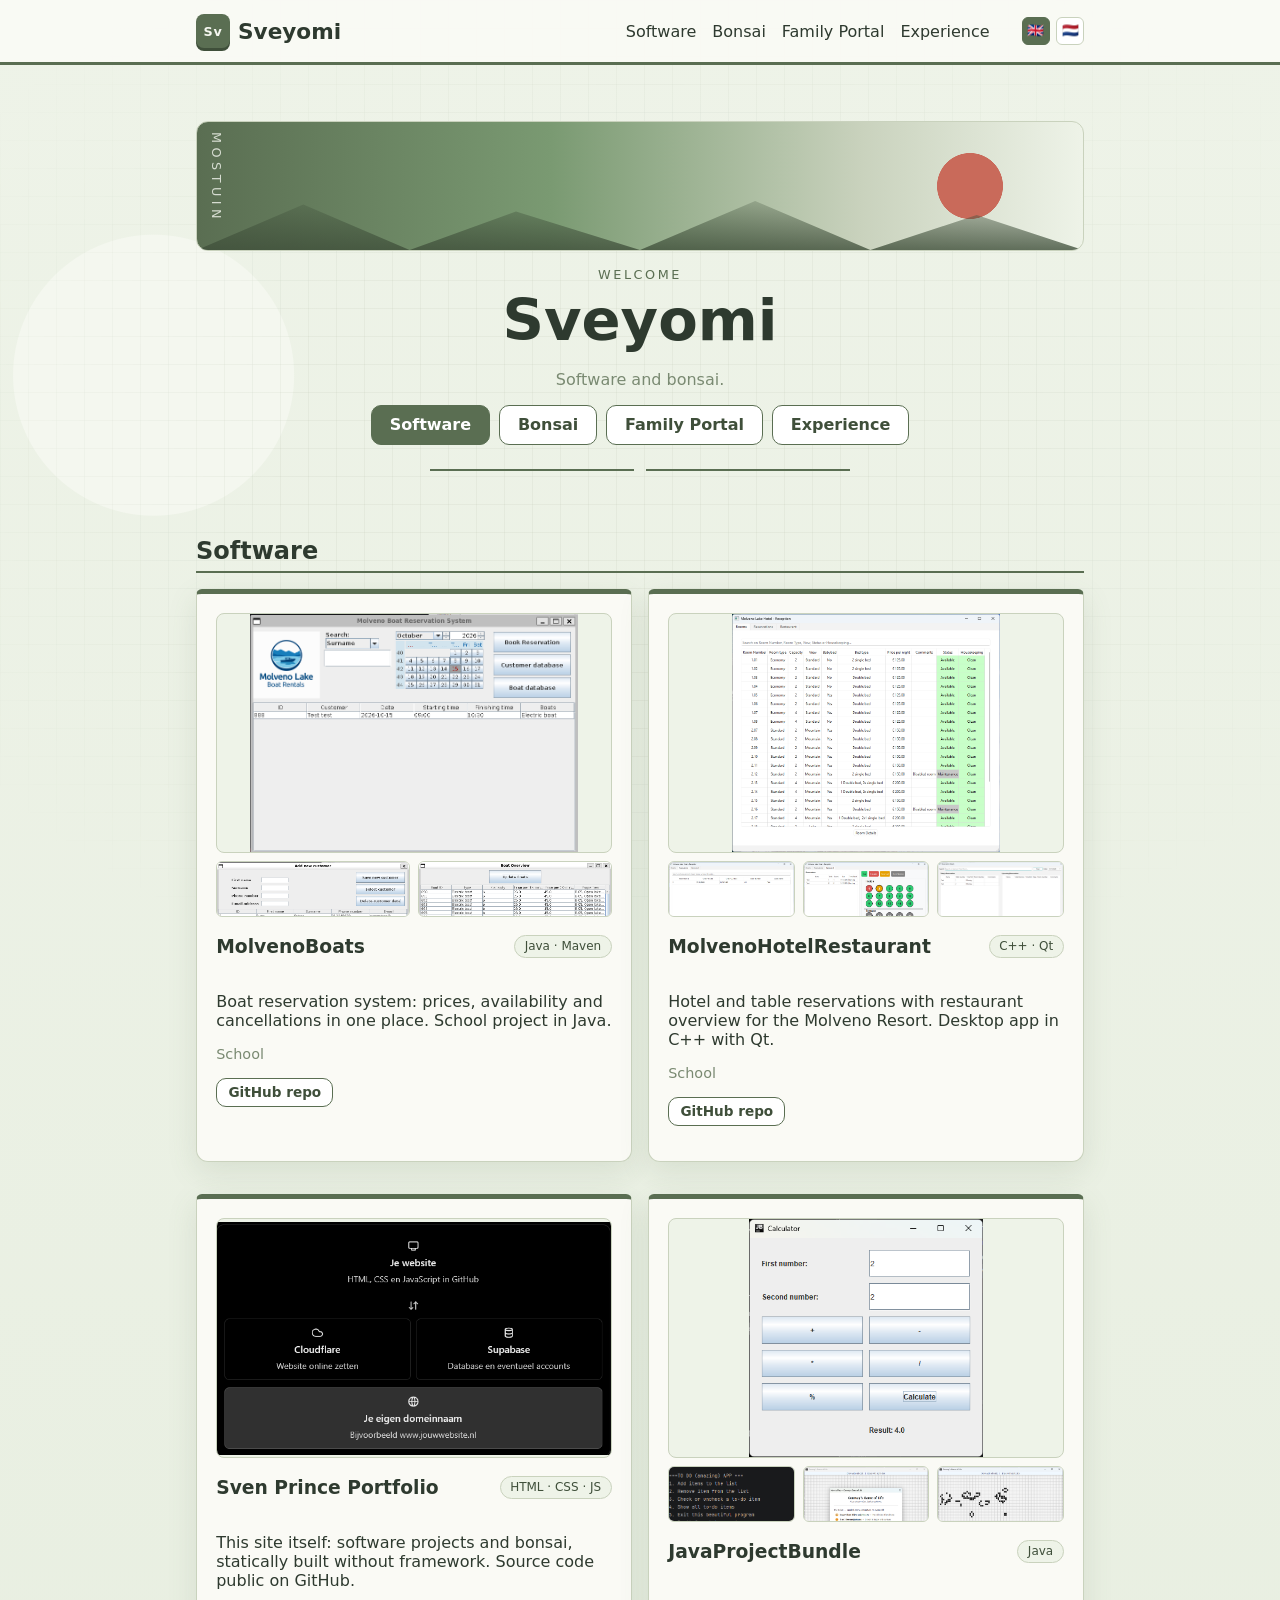
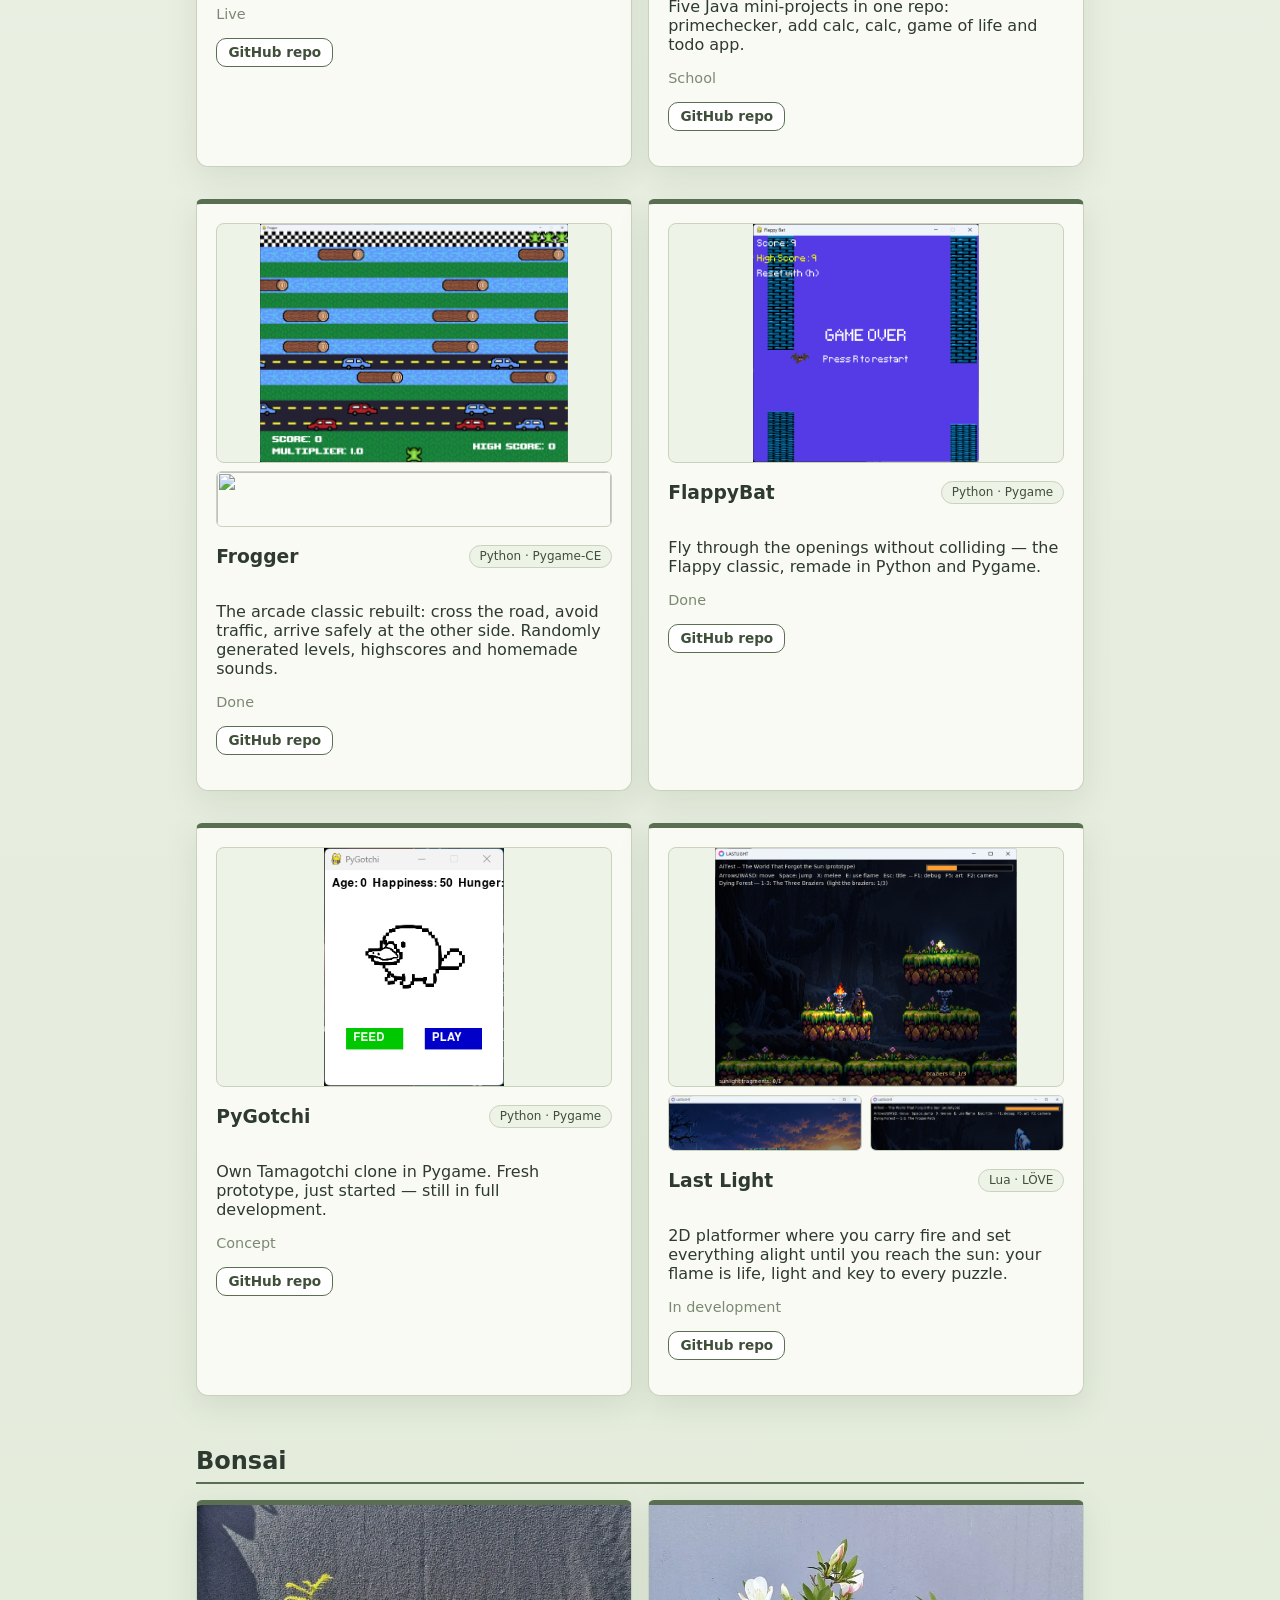
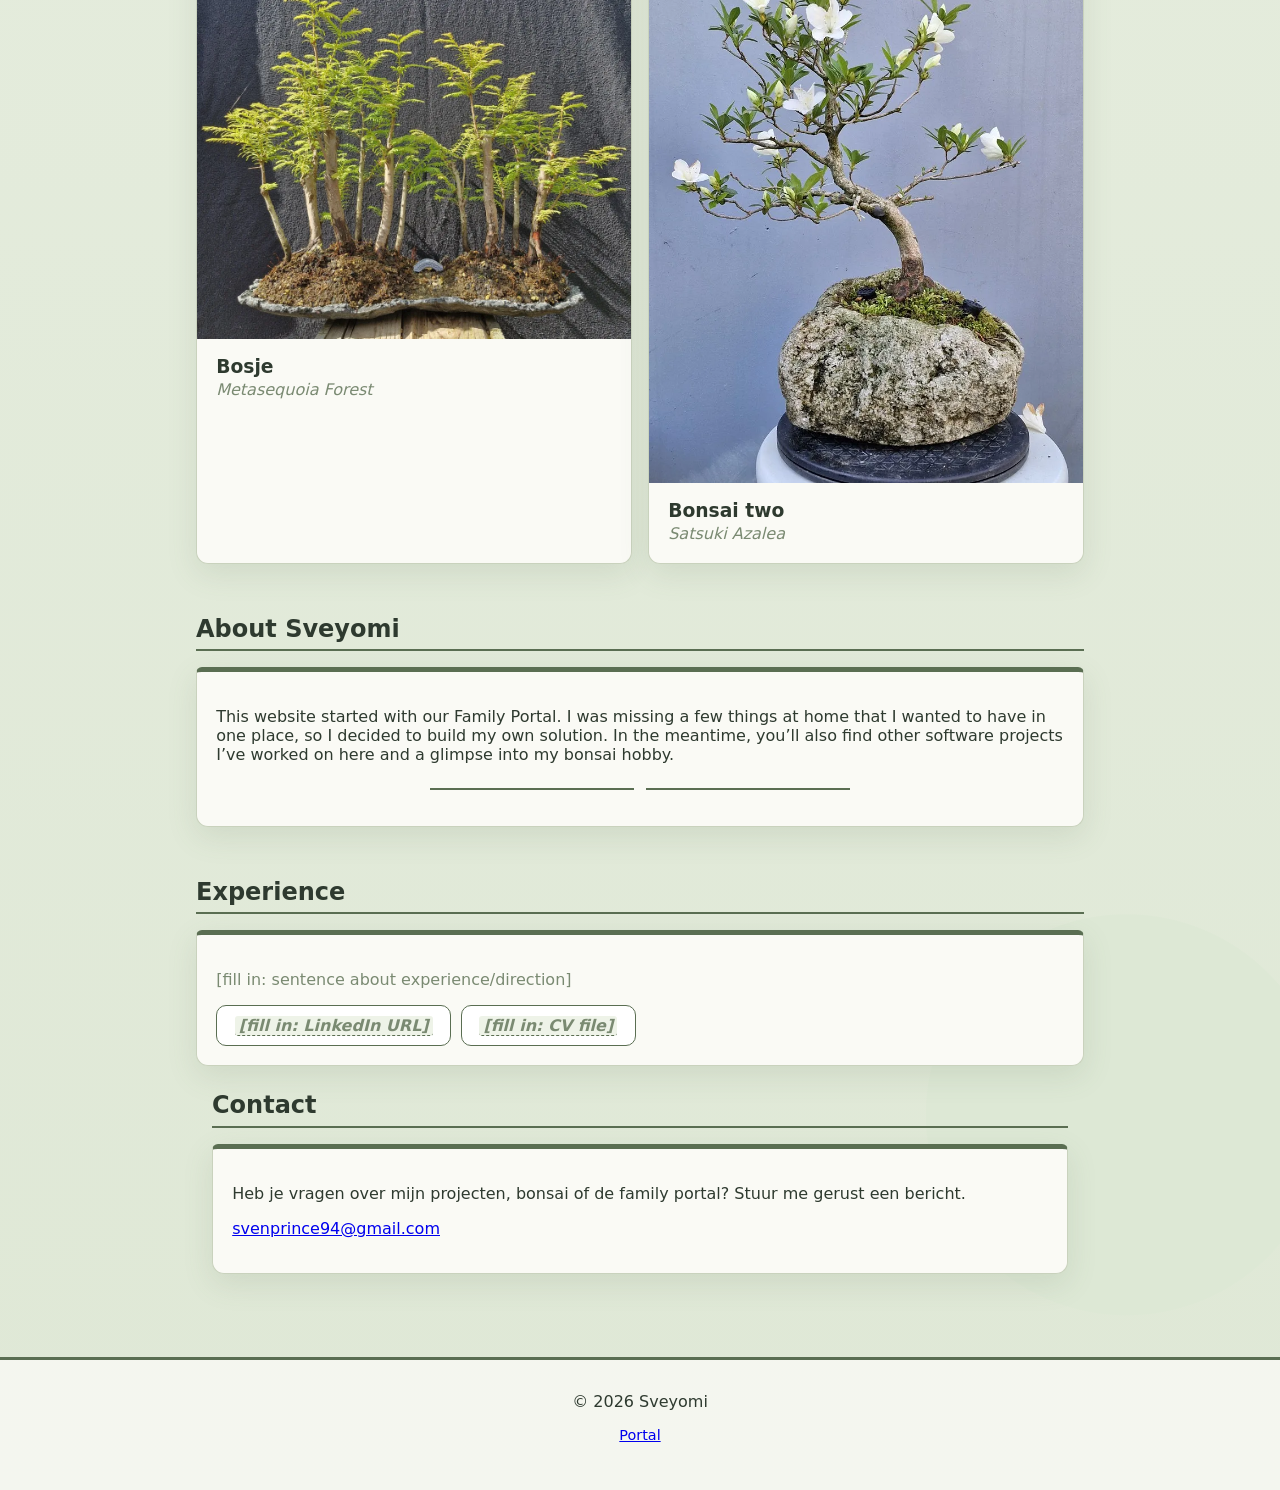
==== commit 3af2768d: "Contact-sectie met mailto, bonsai-quotes ingevuld, terug-naar-boven knop" ====
--- a/index.html
+++ b/index.html
@@ -91,8 +91,8 @@
 <section id="bonsai" class="section container">
 <div class="sec-head"><h2 data-nl="Bonsai" data-en="Bonsai">Bonsai</h2></div>
 <div class="grid gallery" id="bonsaiGrid">
-<figure class="card gallery-item"><img src="assets/img/bonsai/bonsai1.webp" data-full="assets/img/bonsai/bonsai1.webp" alt="Bosje" loading="lazy" width="1024" height="1024"><figcaption><h3 data-nl="Bosje" data-en="Bosje">Bosje</h3><p class="quote"><span class="todo" data-nl="[invullen: quote]" data-en="[fill in: quote]">[fill in: quote]</span></p></figcaption></figure>
-<figure class="card gallery-item"><img src="assets/img/bonsai/bonsai2.webp" data-full="assets/img/bonsai/bonsai2.webp" alt="Bonsai twee" loading="lazy" width="768" height="1023"><figcaption><h3 data-nl="Bonsai twee" data-en="Bonsai two">Bonsai two</h3><p class="quote"><span class="todo" data-nl="[invullen: quote]" data-en="[fill in: quote]">[fill in: quote]</span></p></figcaption></figure>
+<figure class="card gallery-item"><img src="assets/img/bonsai/bonsai1.webp" data-full="assets/img/bonsai/bonsai1.webp" alt="Bosje" loading="lazy" width="1024" height="1024"><figcaption><h3 data-nl="Bosje" data-en="Bosje">Bosje</h3><p class="quote">Metasequoia Forest</p></figcaption></figure>
+<figure class="card gallery-item"><img src="assets/img/bonsai/bonsai2.webp" data-full="assets/img/bonsai/bonsai2.webp" alt="Bonsai twee" loading="lazy" width="768" height="1023"><figcaption><h3 data-nl="Bonsai twee" data-en="Bonsai two">Bonsai two</h3><p class="quote">Satsuki Azalea</p></figcaption></figure>
 </div>
 </section>
 <section id="main-text" class="section container">
@@ -108,8 +108,15 @@
 <div class="card">
 <p class="muted" data-nl="Hier later mijn LinkedIn en CV. <span class="todo" data-nl="[invullen: zin over ervaring/richting]" data-en="[fill in: sentence about experience/direction]">[fill in: sentence about experience/direction]</span></p><div class="hero-actions" style="justify-content:flex-start"><span class="btn"><span class="todo" data-nl="[invullen: LinkedIn-URL]" data-en="[fill in: LinkedIn URL]">[fill in: LinkedIn URL]</span></span><span class="btn"><span class="todo" data-nl="[invullen: CV-bestand]" data-en="[fill in: CV file]">[fill in: CV file]</span></span></div>
 </div>
+<section id="contact" class="section container">
+<div class="sec-head"><h2 data-nl="Contact" data-en="Contact">Contact</h2></div>
+<div class="card">
+<p>Heb je vragen over mijn projecten, bonsai of de family portal? Stuur me gerust een bericht.</p>
+<p class="muted"><a href="mailto:svenprince94@gmail.com">svenprince94@gmail.com</a></p>
+</div>
 </section>
 </main>
+<button id="backToTop" title="Terug naar boven">↑</button>
 <footer><div class="container"><p>© <span id="year"></span> Sveyomi</p><p class="muted small"><a href="https://sveyomi-portal.pages.dev/" rel="nofollow" data-nl="Portal" data-en="Portal">Portal</a></p></div></footer>
 <script src="assets/js/site.js"></script></body>
 </html>
--- a/assets/css/site.css
+++ b/assets/css/site.css
@@ -63,4 +63,6 @@
 .lang-btn{display:inline-flex;align-items:center;justify-content:center;width:28px;height:28px;border:1px solid var(--line);border-radius:6px;background:#fff;color:#444;font-size:.85rem;cursor:pointer;line-height:1}
 .lang-btn.active{border-color:var(--moss);background:var(--moss);color:#fff}
 .lang-btn:hover{border-color:var(--moss-d)}
-.mobile-menu .lang-switch{margin:.5rem 0 0;border-top:1px solid var(--line);padding-top:.5rem;justify-content:center}+.mobile-menu .lang-switch{margin:.5rem 0 0;border-top:1px solid var(--line);padding-top:.5rem;justify-content:center}
+#backToTop{position:fixed;bottom:2rem;right:2rem;width:48px;height:48px;border-radius:50%;border:none;background:var(--moss);color:#fff;font-size:1.5rem;cursor:pointer;display:none;align-items:center;justify-content:center;z-index:50;box-shadow:0 4px 12px rgba(0,0,0,.2)}
+#backToTop:hover{background:var(--moss-d)}
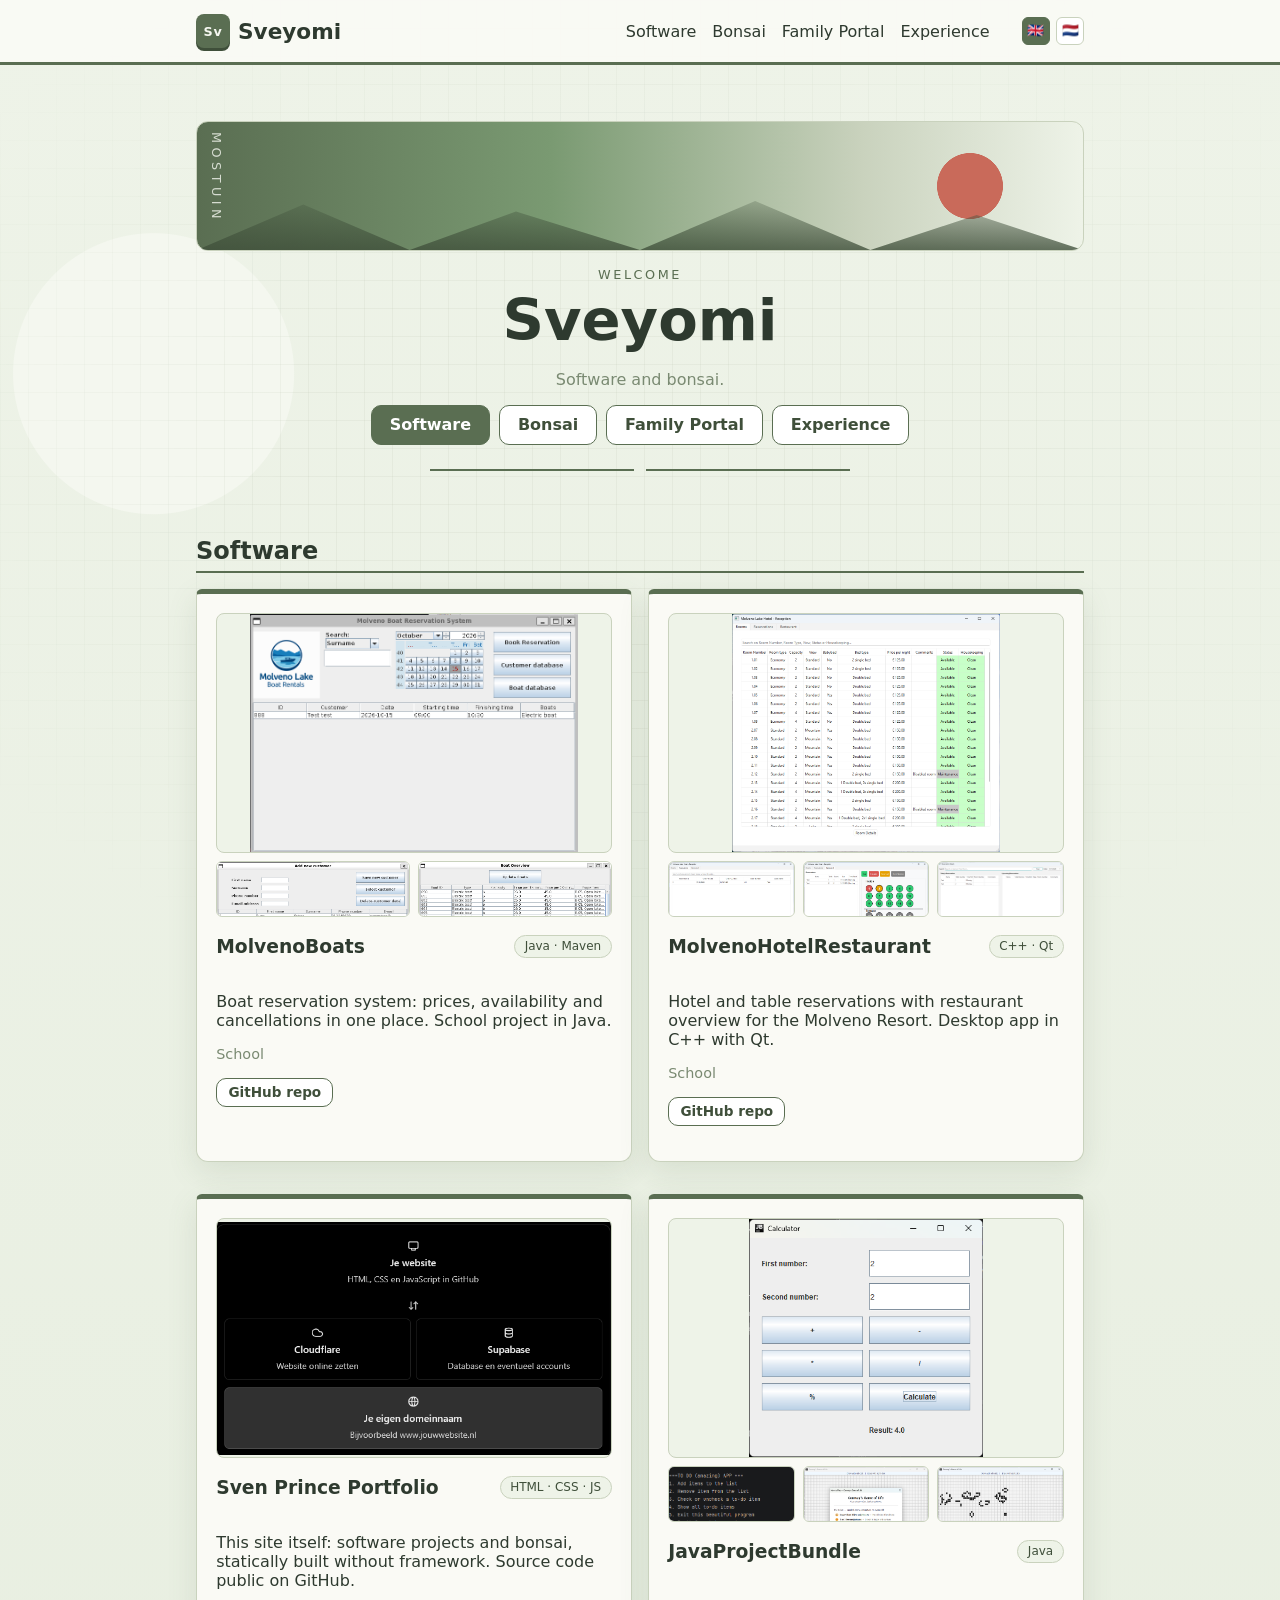
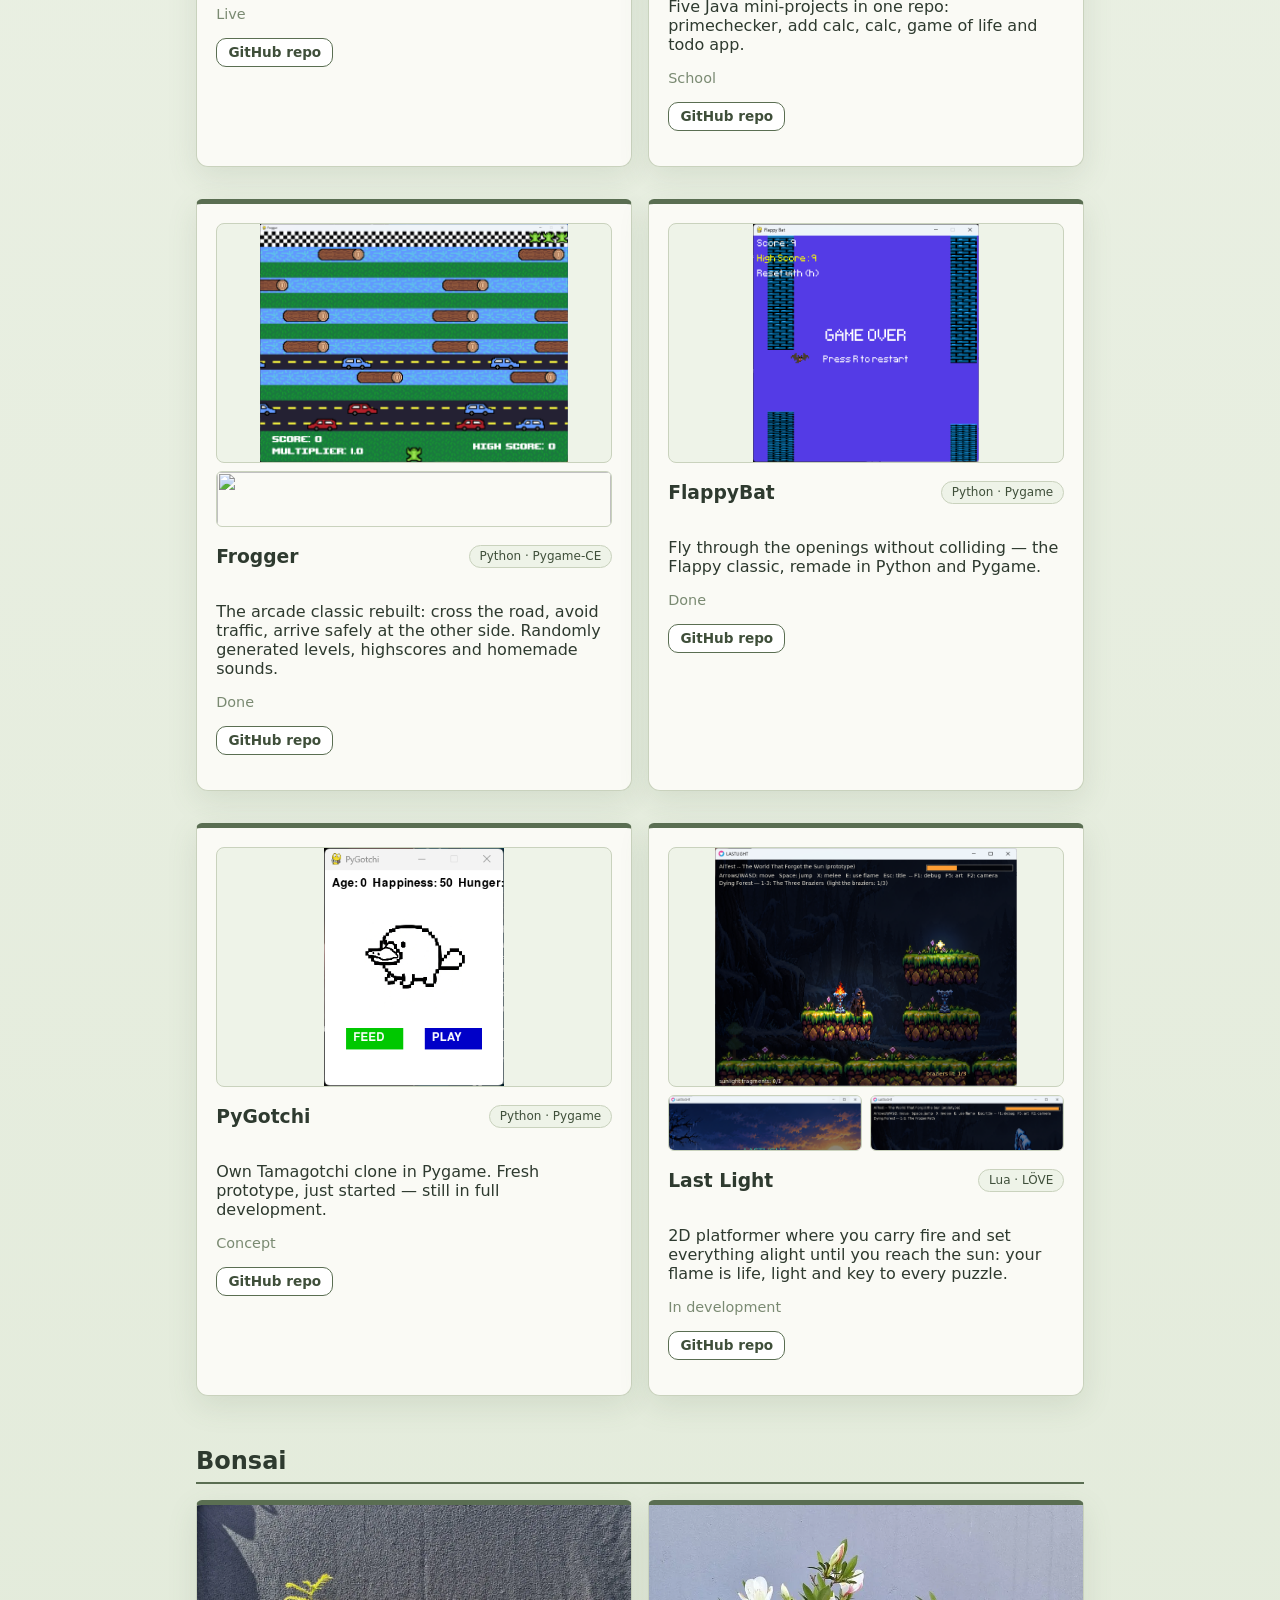
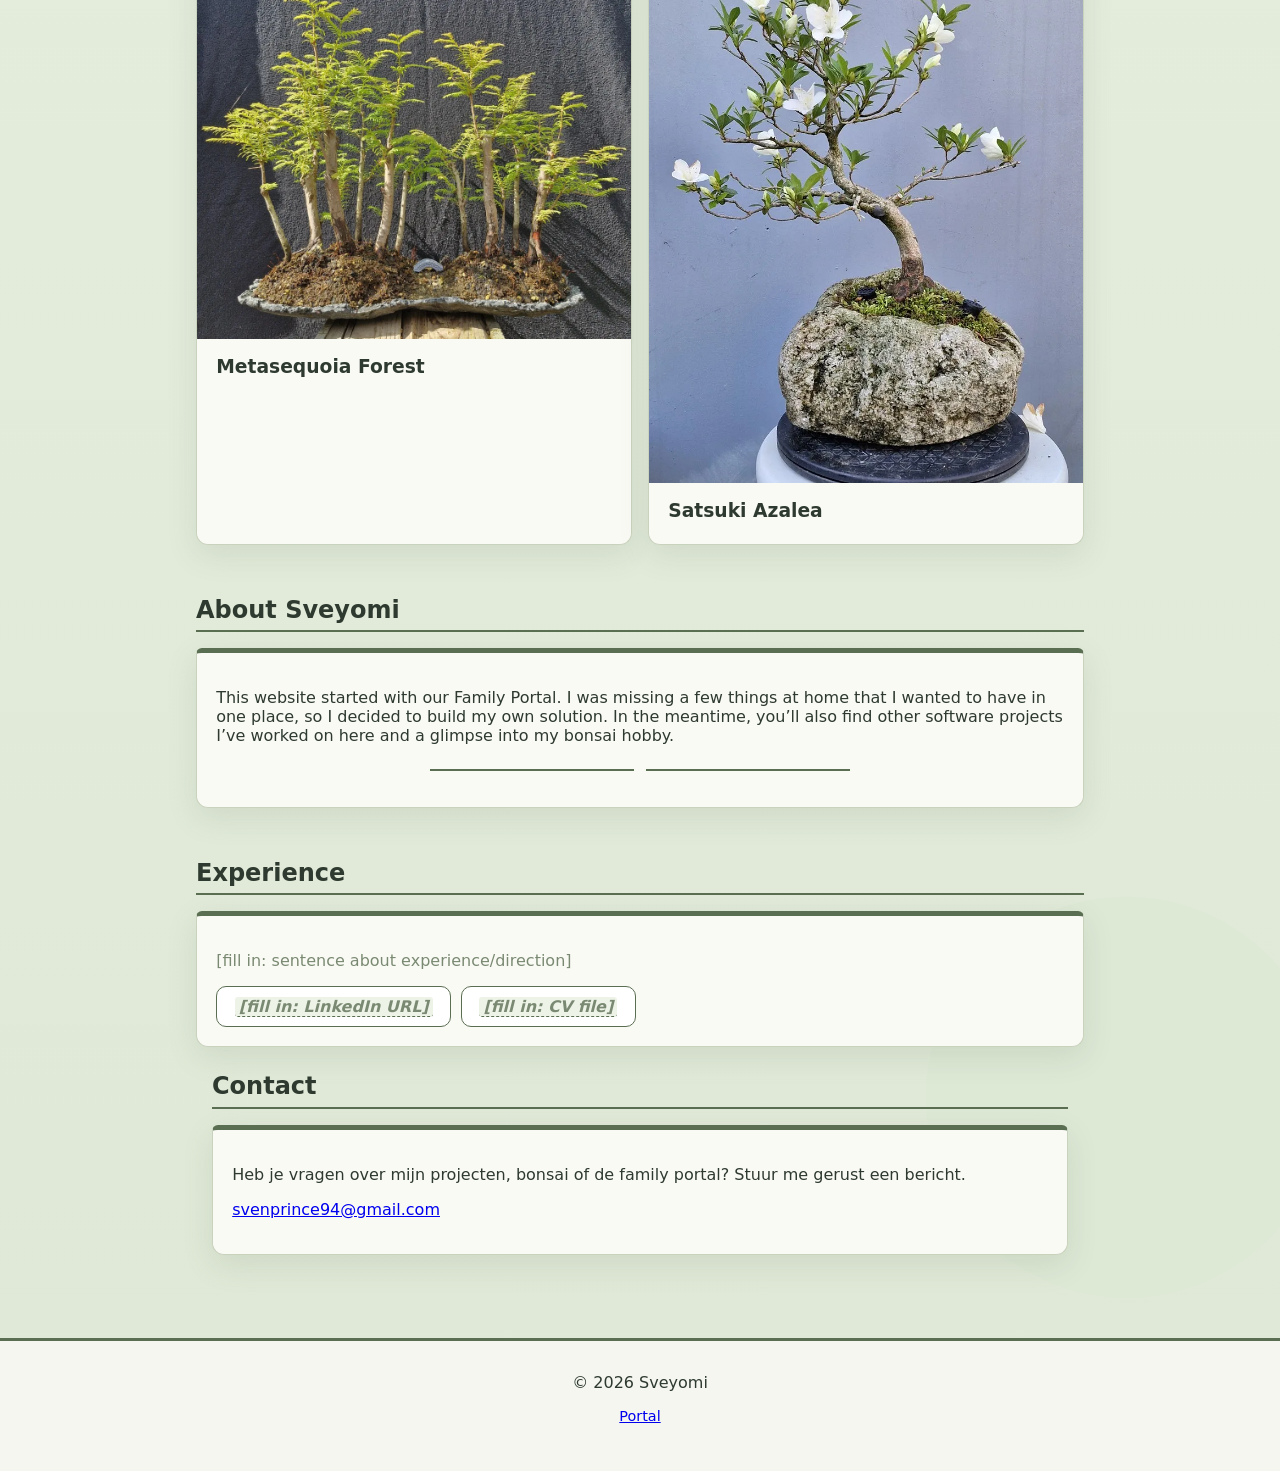
==== commit e30318d8: "Bonsai titels = soortnamen, quote-regels verwijderd" ====
--- a/index.html
+++ b/index.html
@@ -91,8 +91,8 @@
 <section id="bonsai" class="section container">
 <div class="sec-head"><h2 data-nl="Bonsai" data-en="Bonsai">Bonsai</h2></div>
 <div class="grid gallery" id="bonsaiGrid">
-<figure class="card gallery-item"><img src="assets/img/bonsai/bonsai1.webp" data-full="assets/img/bonsai/bonsai1.webp" alt="Bosje" loading="lazy" width="1024" height="1024"><figcaption><h3 data-nl="Bosje" data-en="Bosje">Bosje</h3><p class="quote">Metasequoia Forest</p></figcaption></figure>
-<figure class="card gallery-item"><img src="assets/img/bonsai/bonsai2.webp" data-full="assets/img/bonsai/bonsai2.webp" alt="Bonsai twee" loading="lazy" width="768" height="1023"><figcaption><h3 data-nl="Bonsai twee" data-en="Bonsai two">Bonsai two</h3><p class="quote">Satsuki Azalea</p></figcaption></figure>
+<figure class="card gallery-item"><img src="assets/img/bonsai/bonsai1.webp" data-full="assets/img/bonsai/bonsai1.webp" alt="Metasequoia Forest" loading="lazy" width="1024" height="1024"><figcaption><h3 data-nl="Metasequoia Forest" data-en="Metasequoia Forest">Metasequoia Forest</h3></figcaption></figure>
+<figure class="card gallery-item"><img src="assets/img/bonsai/bonsai2.webp" data-full="assets/img/bonsai/bonsai2.webp" alt="Satsuki Azalea" loading="lazy" width="768" height="1023"><figcaption><h3 data-nl="Satsuki Azalea" data-en="Satsuki Azalea">Satsuki Azalea</h3></figcaption></figure>
 </div>
 </section>
 <section id="main-text" class="section container">
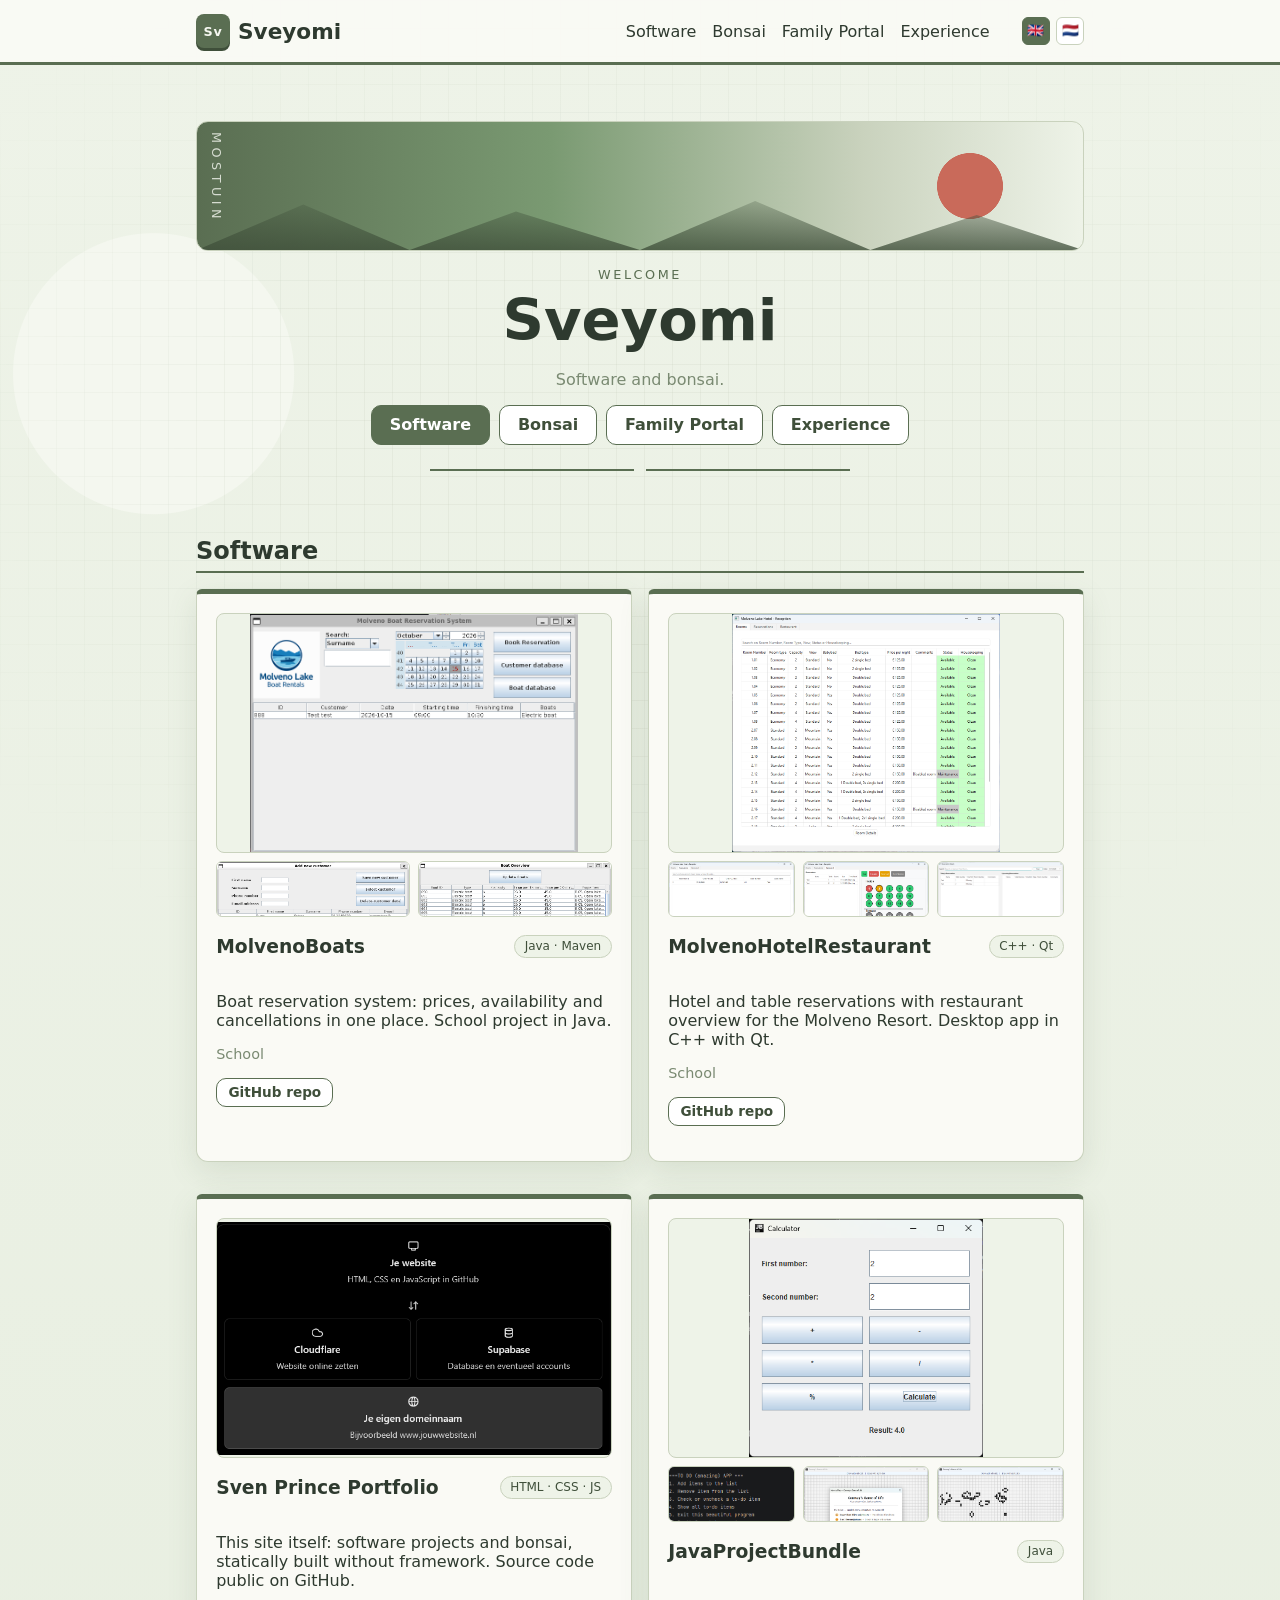
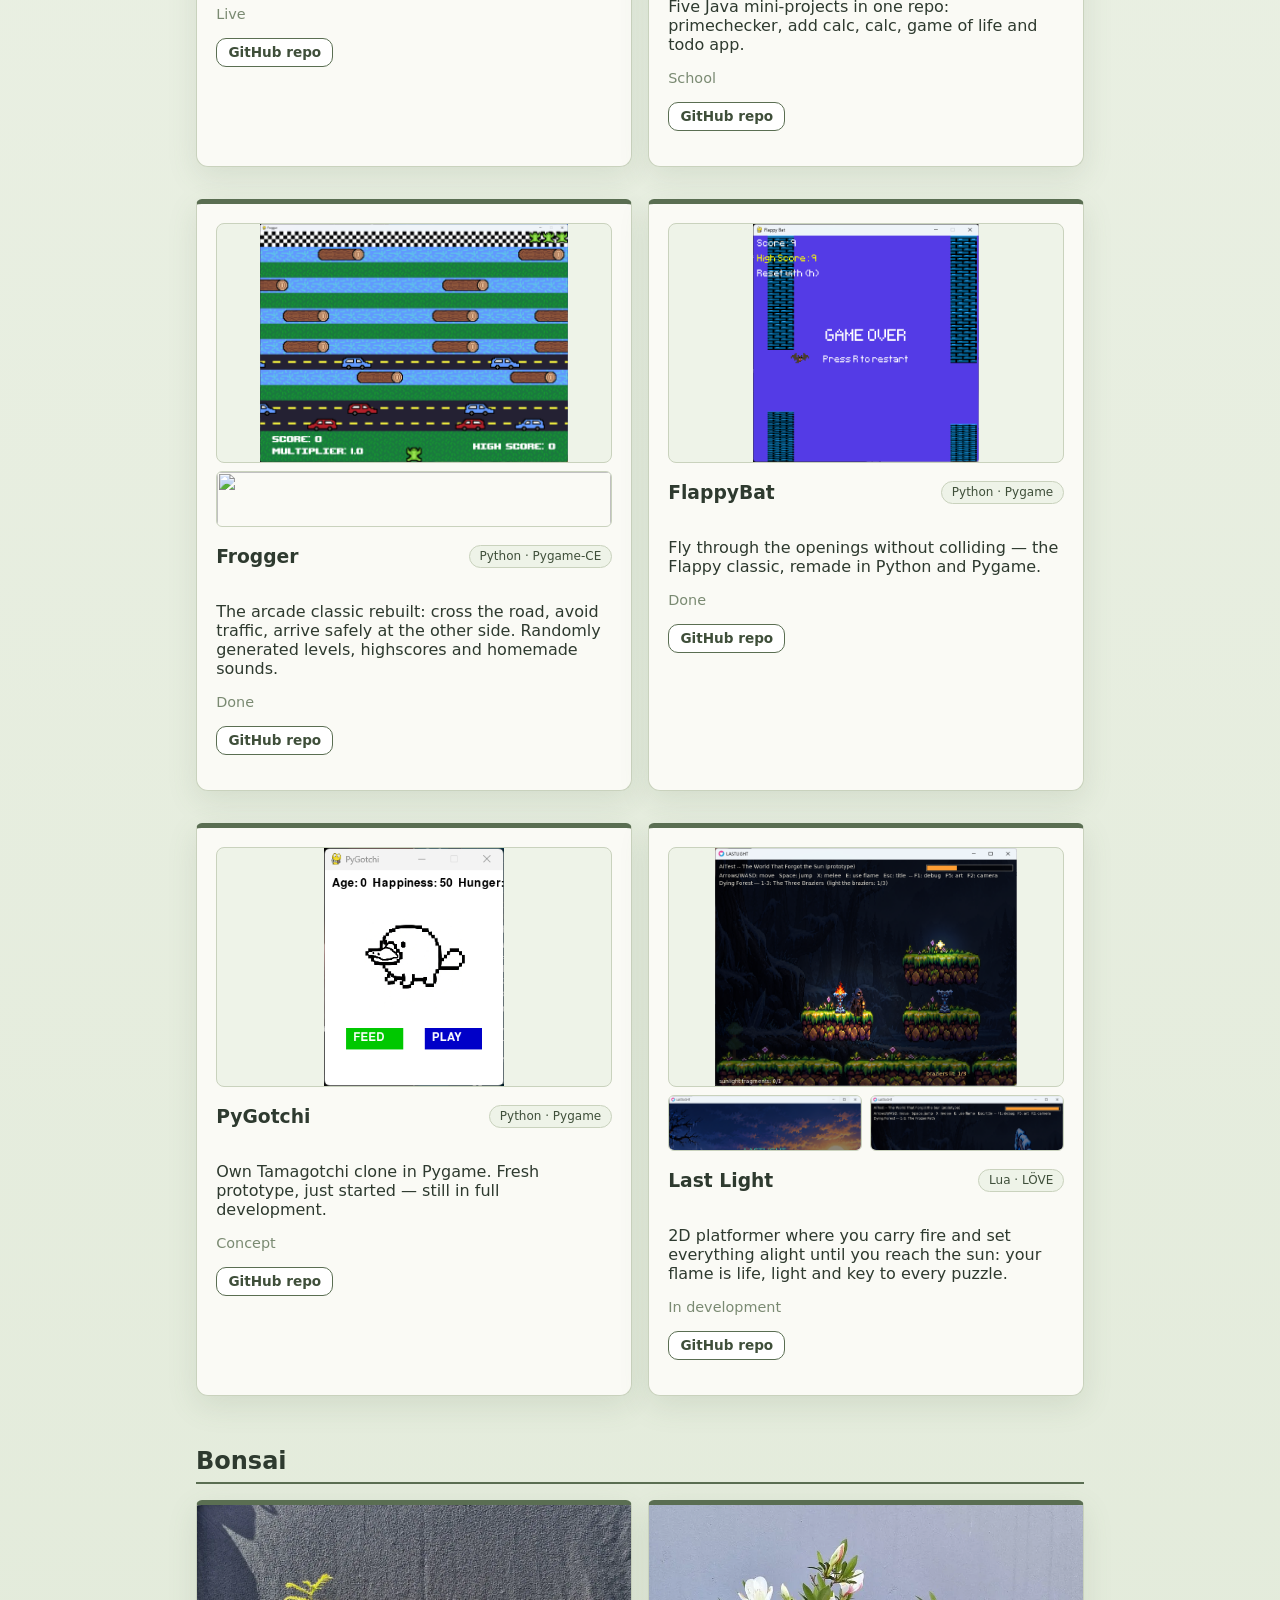
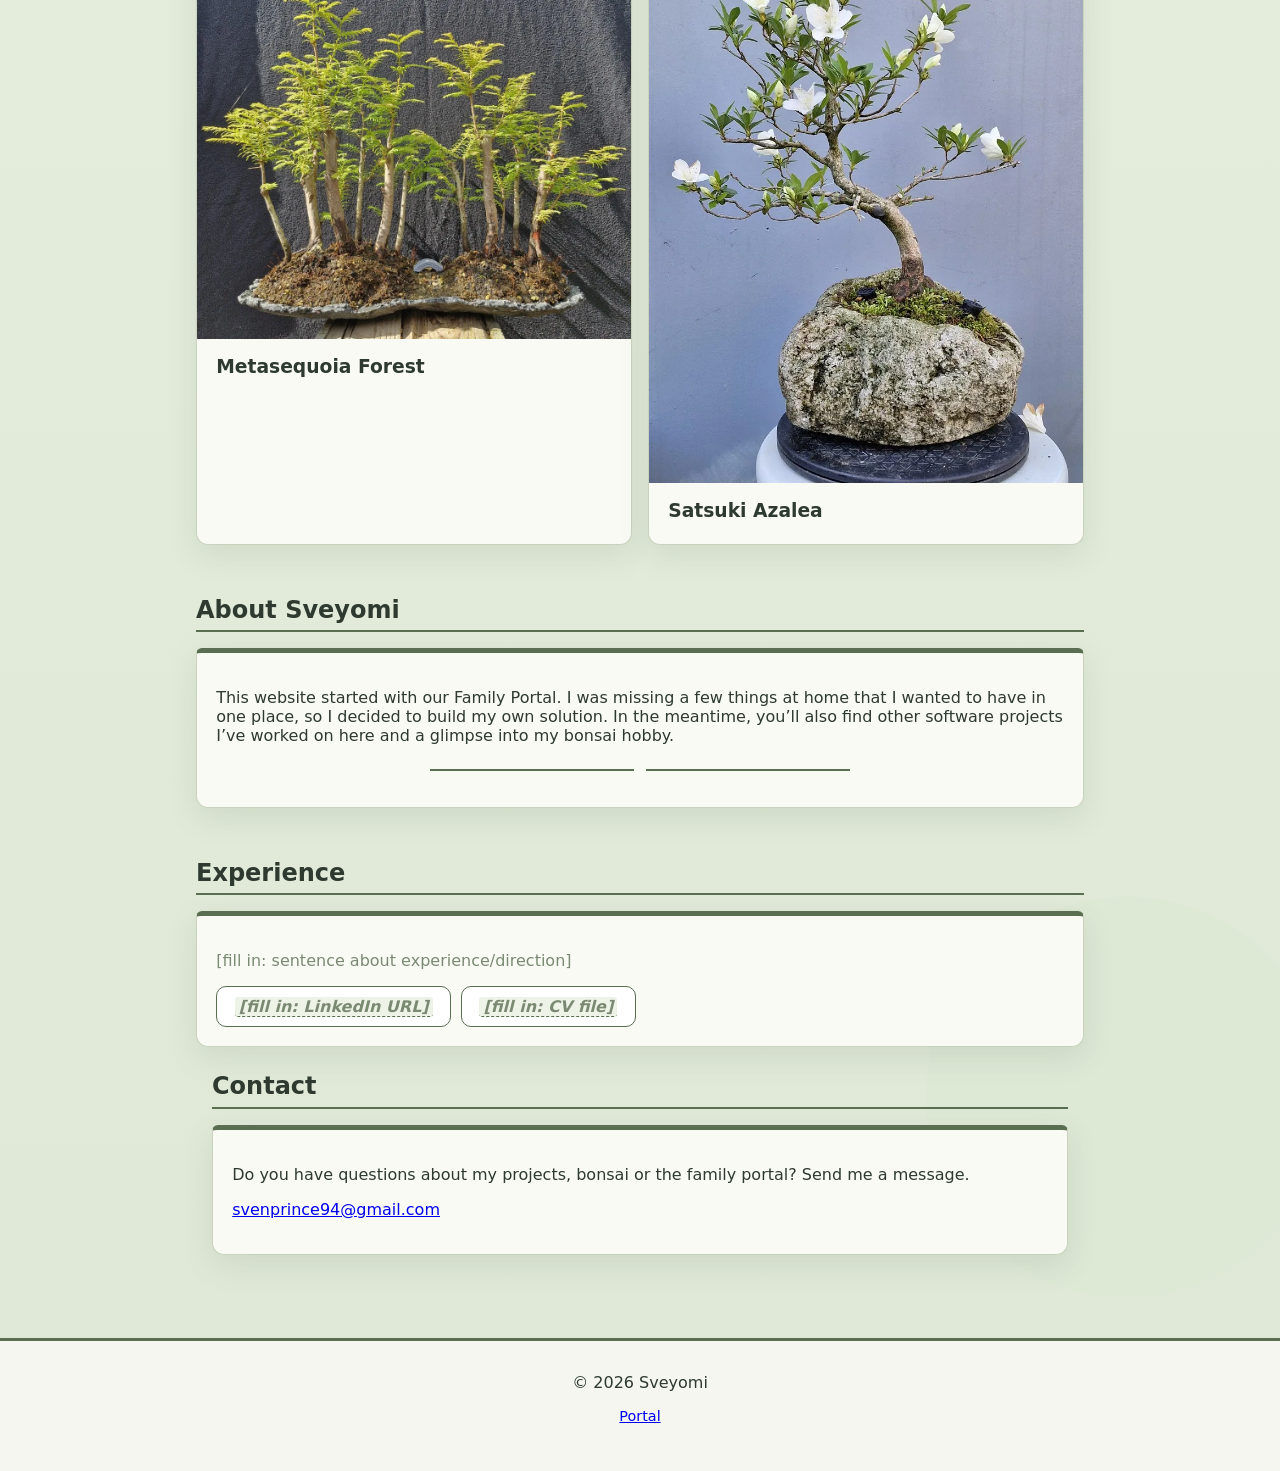
==== commit 7ac1c02c: "Contact-sectie vertaald EN/NL met data-attributen" ====
--- a/index.html
+++ b/index.html
@@ -111,7 +111,7 @@
 <section id="contact" class="section container">
 <div class="sec-head"><h2 data-nl="Contact" data-en="Contact">Contact</h2></div>
 <div class="card">
-<p>Heb je vragen over mijn projecten, bonsai of de family portal? Stuur me gerust een bericht.</p>
+<p data-nl="Heb je vragen over mijn projecten, bonsai of de family portal? Stuur me gerust een bericht." data-en="Do you have questions about my projects, bonsai or the family portal? Send me a message.">Do you have questions about my projects, bonsai or the family portal? Send me a message.</p>
 <p class="muted"><a href="mailto:svenprince94@gmail.com">svenprince94@gmail.com</a></p>
 </div>
 </section>
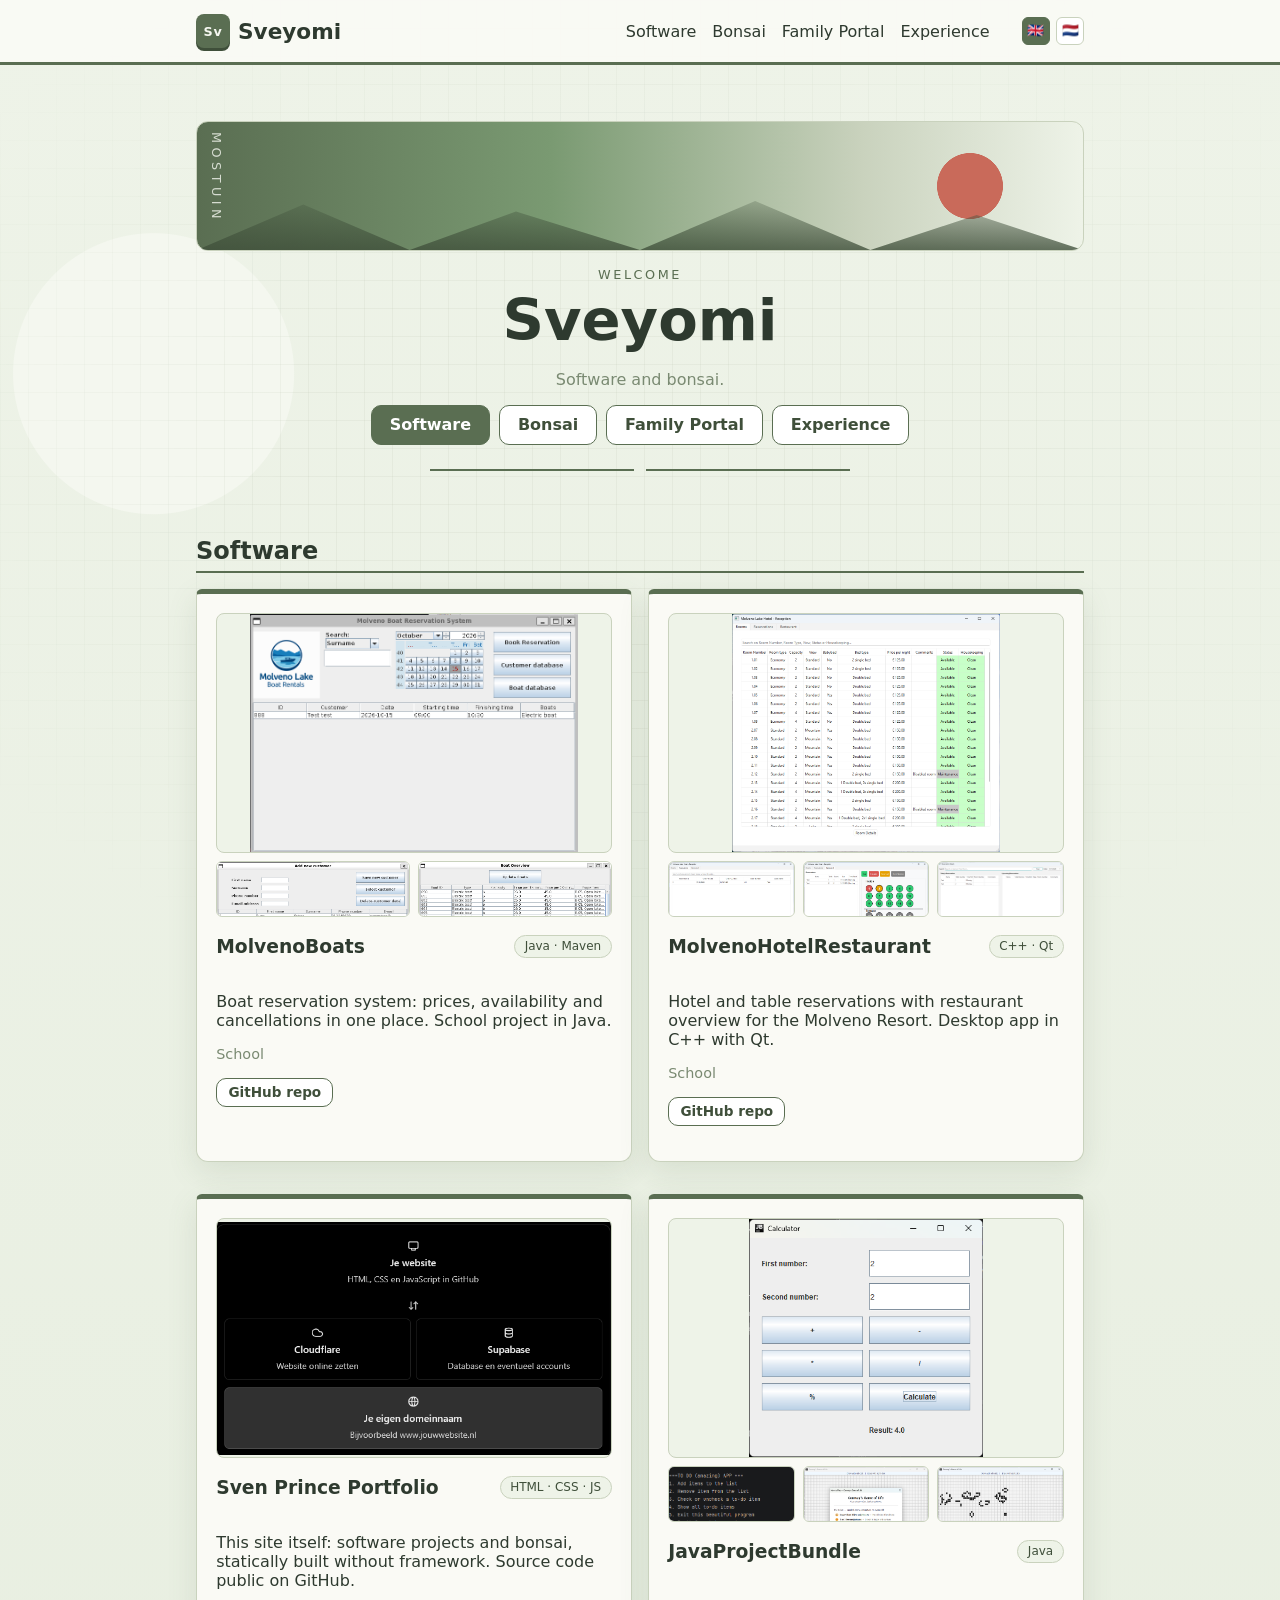
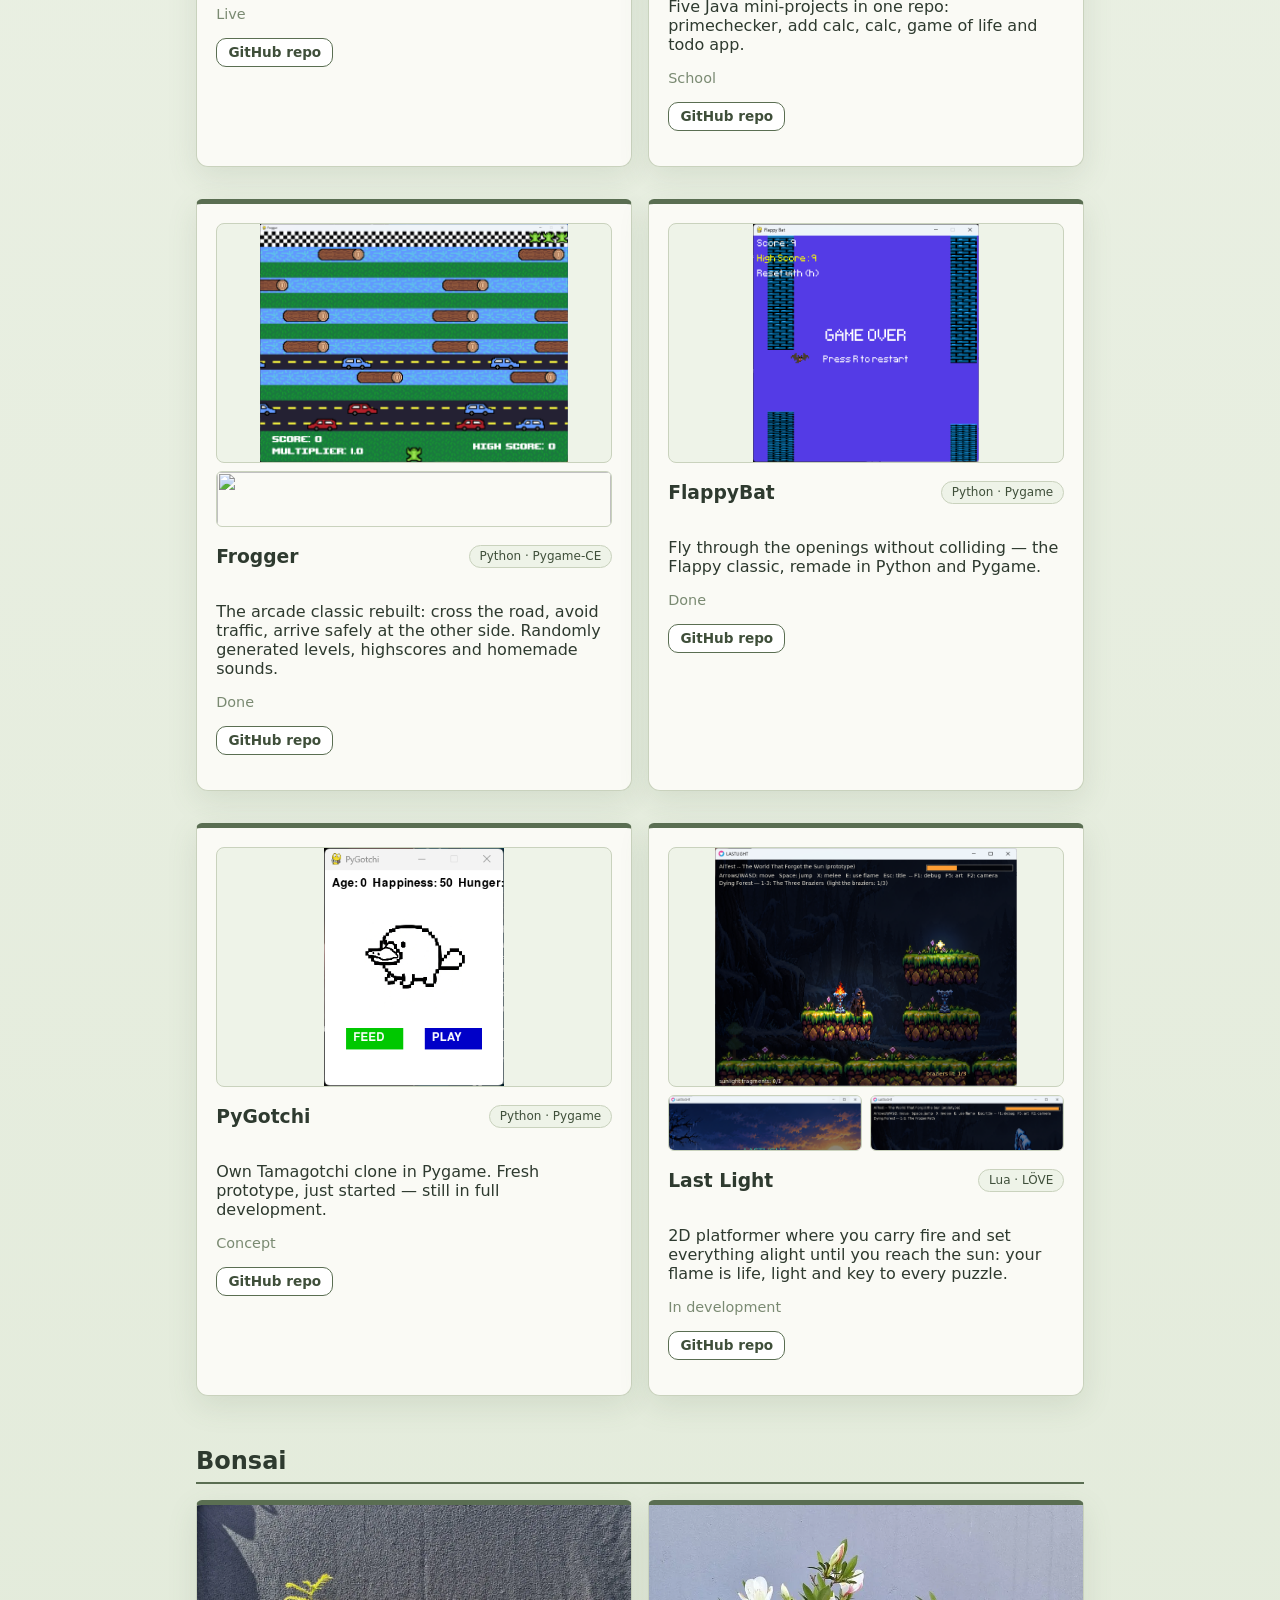
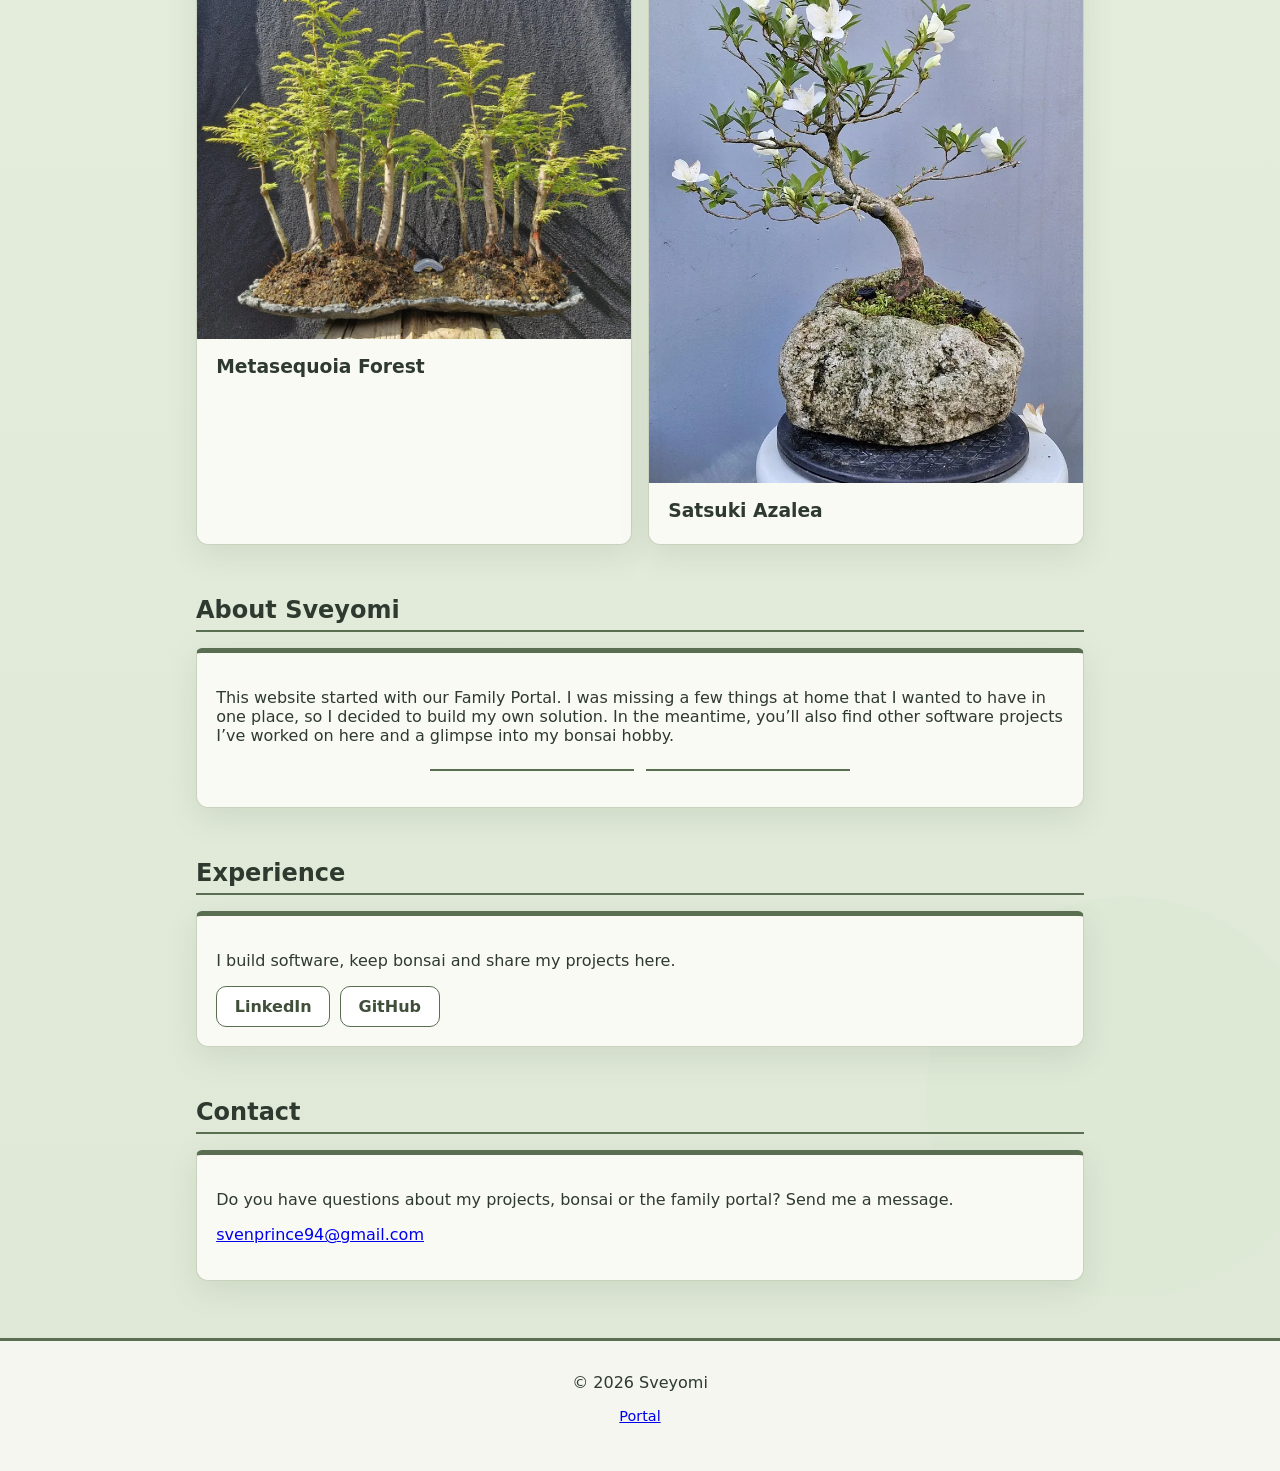
==== commit 0207abab: "Experience-sectie: LinkedIn + GitHub als links, geen CV" ====
--- a/index.html
+++ b/index.html
@@ -106,8 +106,10 @@
 <section id="experience" class="section container">
 <div class="sec-head"><h2 data-nl="Experience" data-en="Experience">Experience</h2></div>
 <div class="card">
-<p class="muted" data-nl="Hier later mijn LinkedIn en CV. <span class="todo" data-nl="[invullen: zin over ervaring/richting]" data-en="[fill in: sentence about experience/direction]">[fill in: sentence about experience/direction]</span></p><div class="hero-actions" style="justify-content:flex-start"><span class="btn"><span class="todo" data-nl="[invullen: LinkedIn-URL]" data-en="[fill in: LinkedIn URL]">[fill in: LinkedIn URL]</span></span><span class="btn"><span class="todo" data-nl="[invullen: CV-bestand]" data-en="[fill in: CV file]">[fill in: CV file]</span></span></div>
+<p data-nl="Ik bouw software, houd bonsai en deel mijn projecten hier." data-en="I build software, keep bonsai and share my projects here.">I build software, keep bonsai and share my projects here.</p>
+<div class="hero-actions" style="justify-content:flex-start"><a class="btn" href="https://www.linkedin.com/in/sven-prince-67484b110/" target="_blank" rel="noopener" data-nl="LinkedIn" data-en="LinkedIn">LinkedIn</a><a class="btn" href="https://github.com/SvenPrince" target="_blank" rel="noopener" data-nl="GitHub" data-en="GitHub">GitHub</a></div>
 </div>
+</section>
 <section id="contact" class="section container">
 <div class="sec-head"><h2 data-nl="Contact" data-en="Contact">Contact</h2></div>
 <div class="card">
